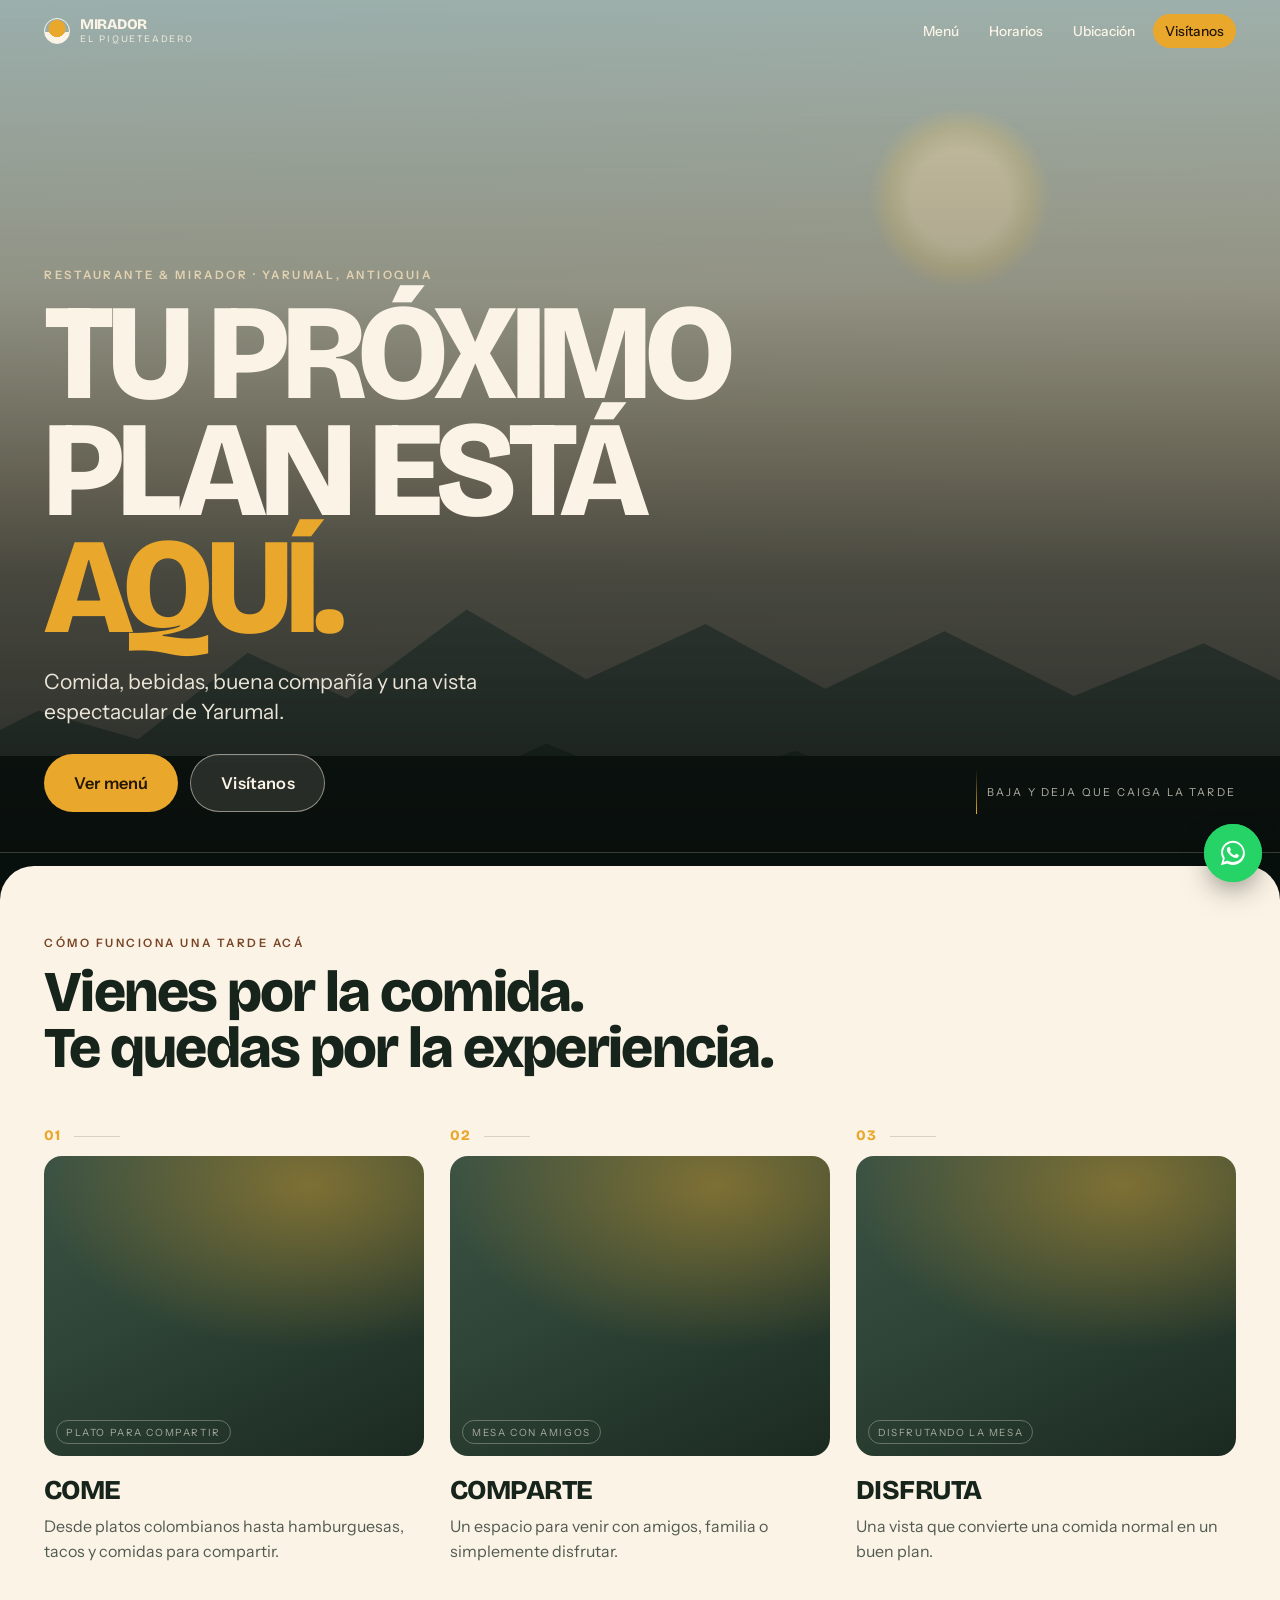
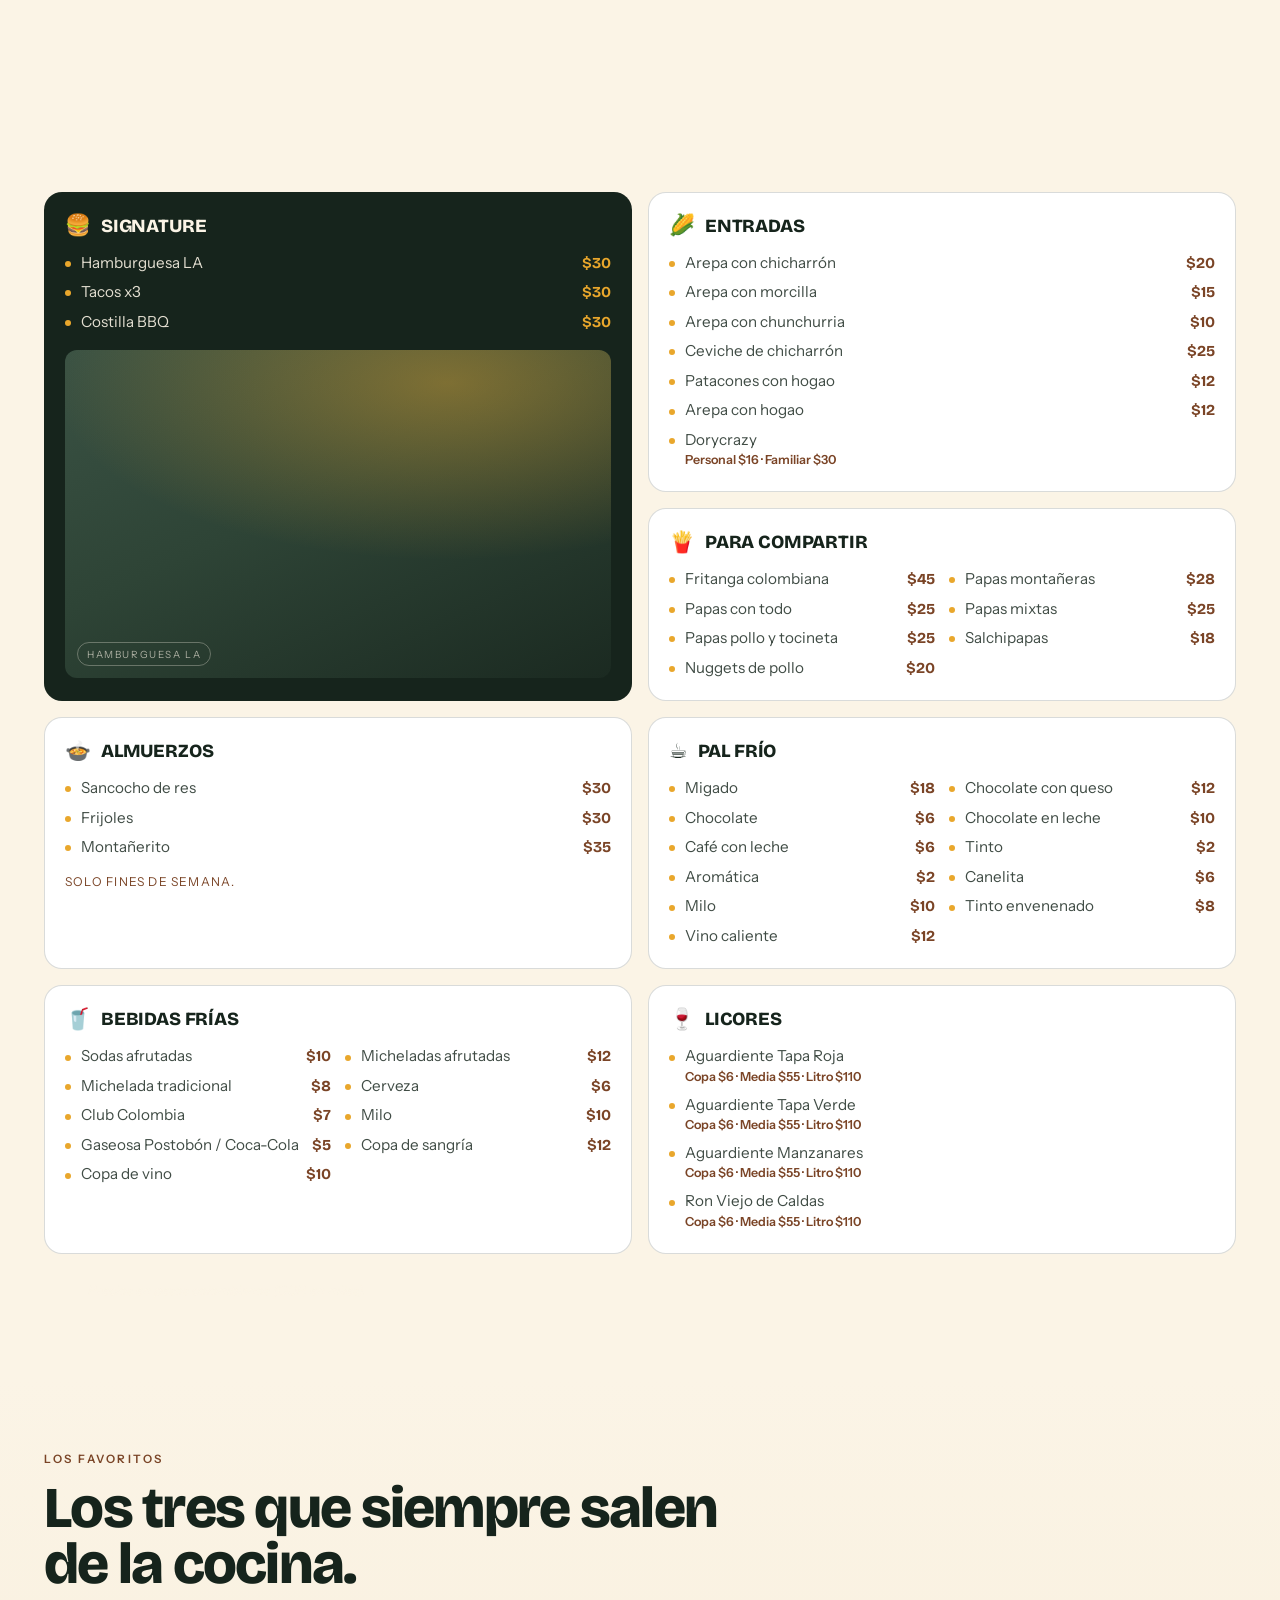
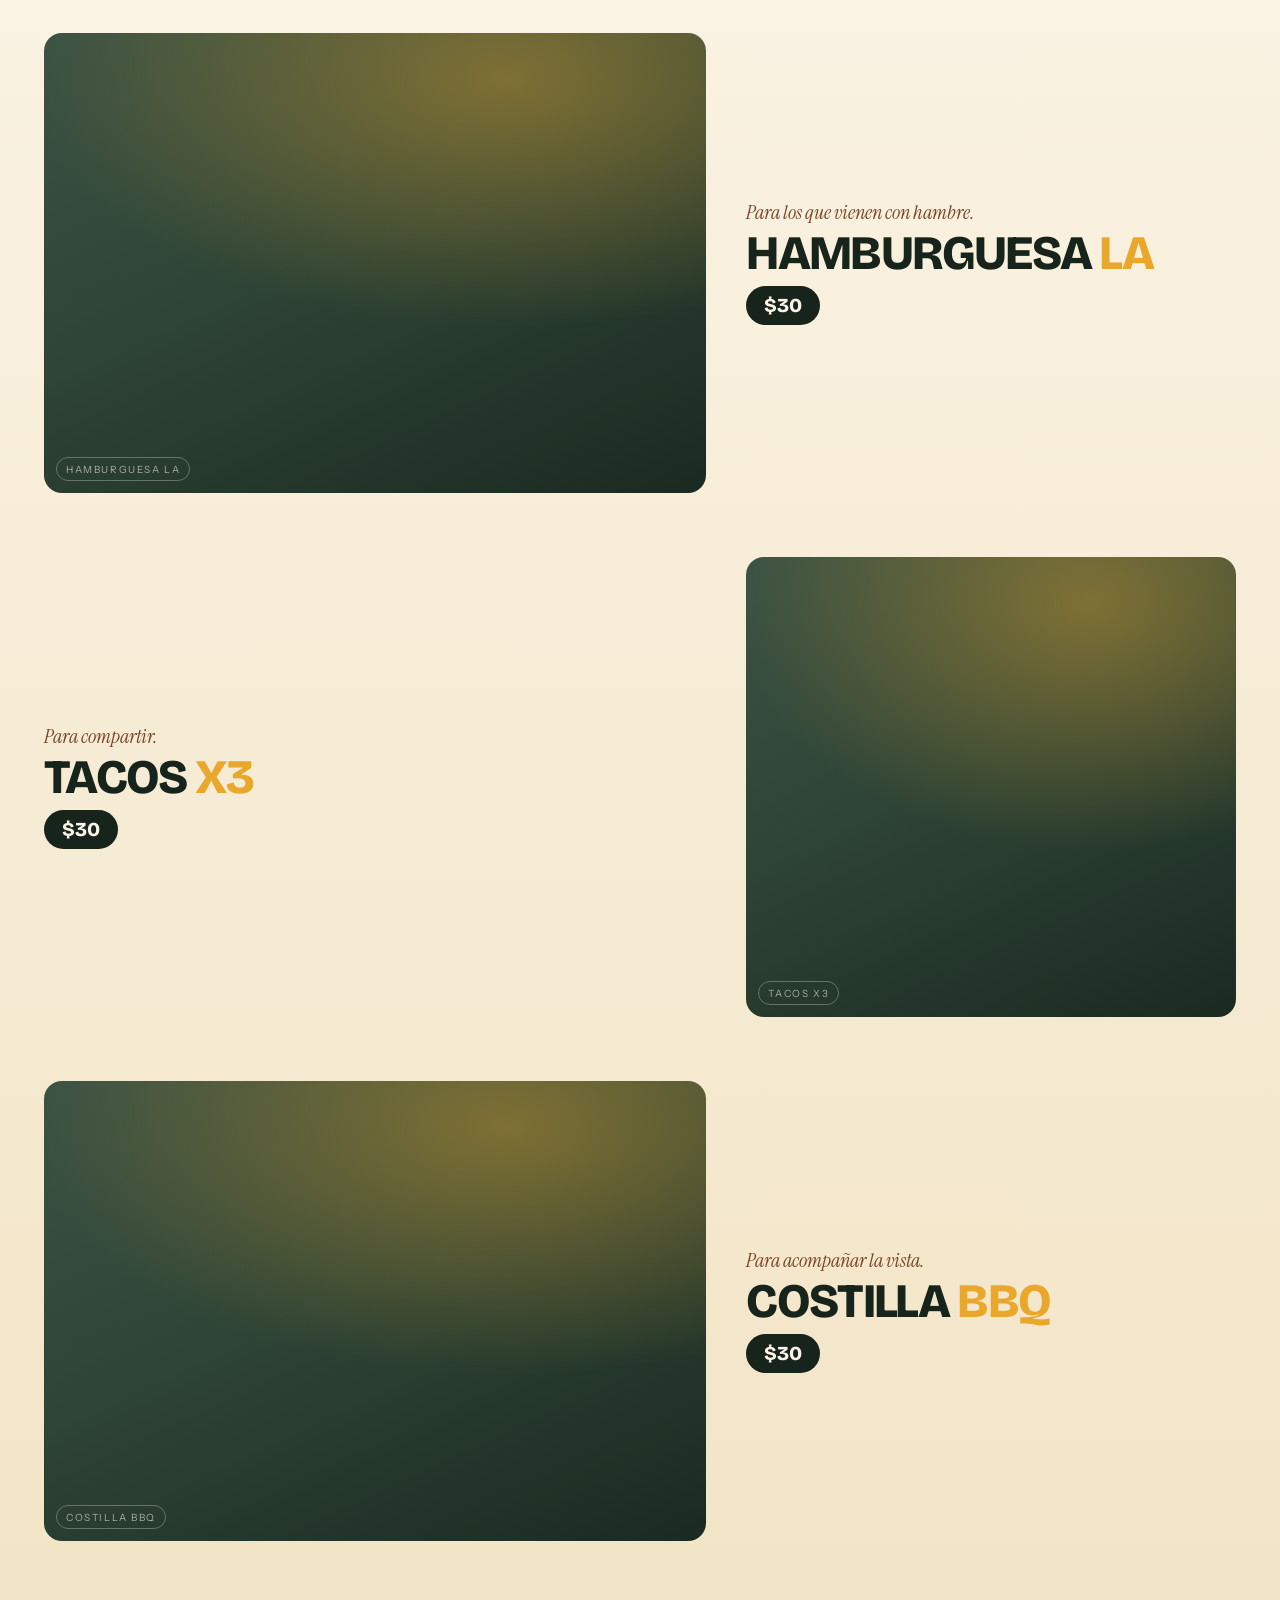
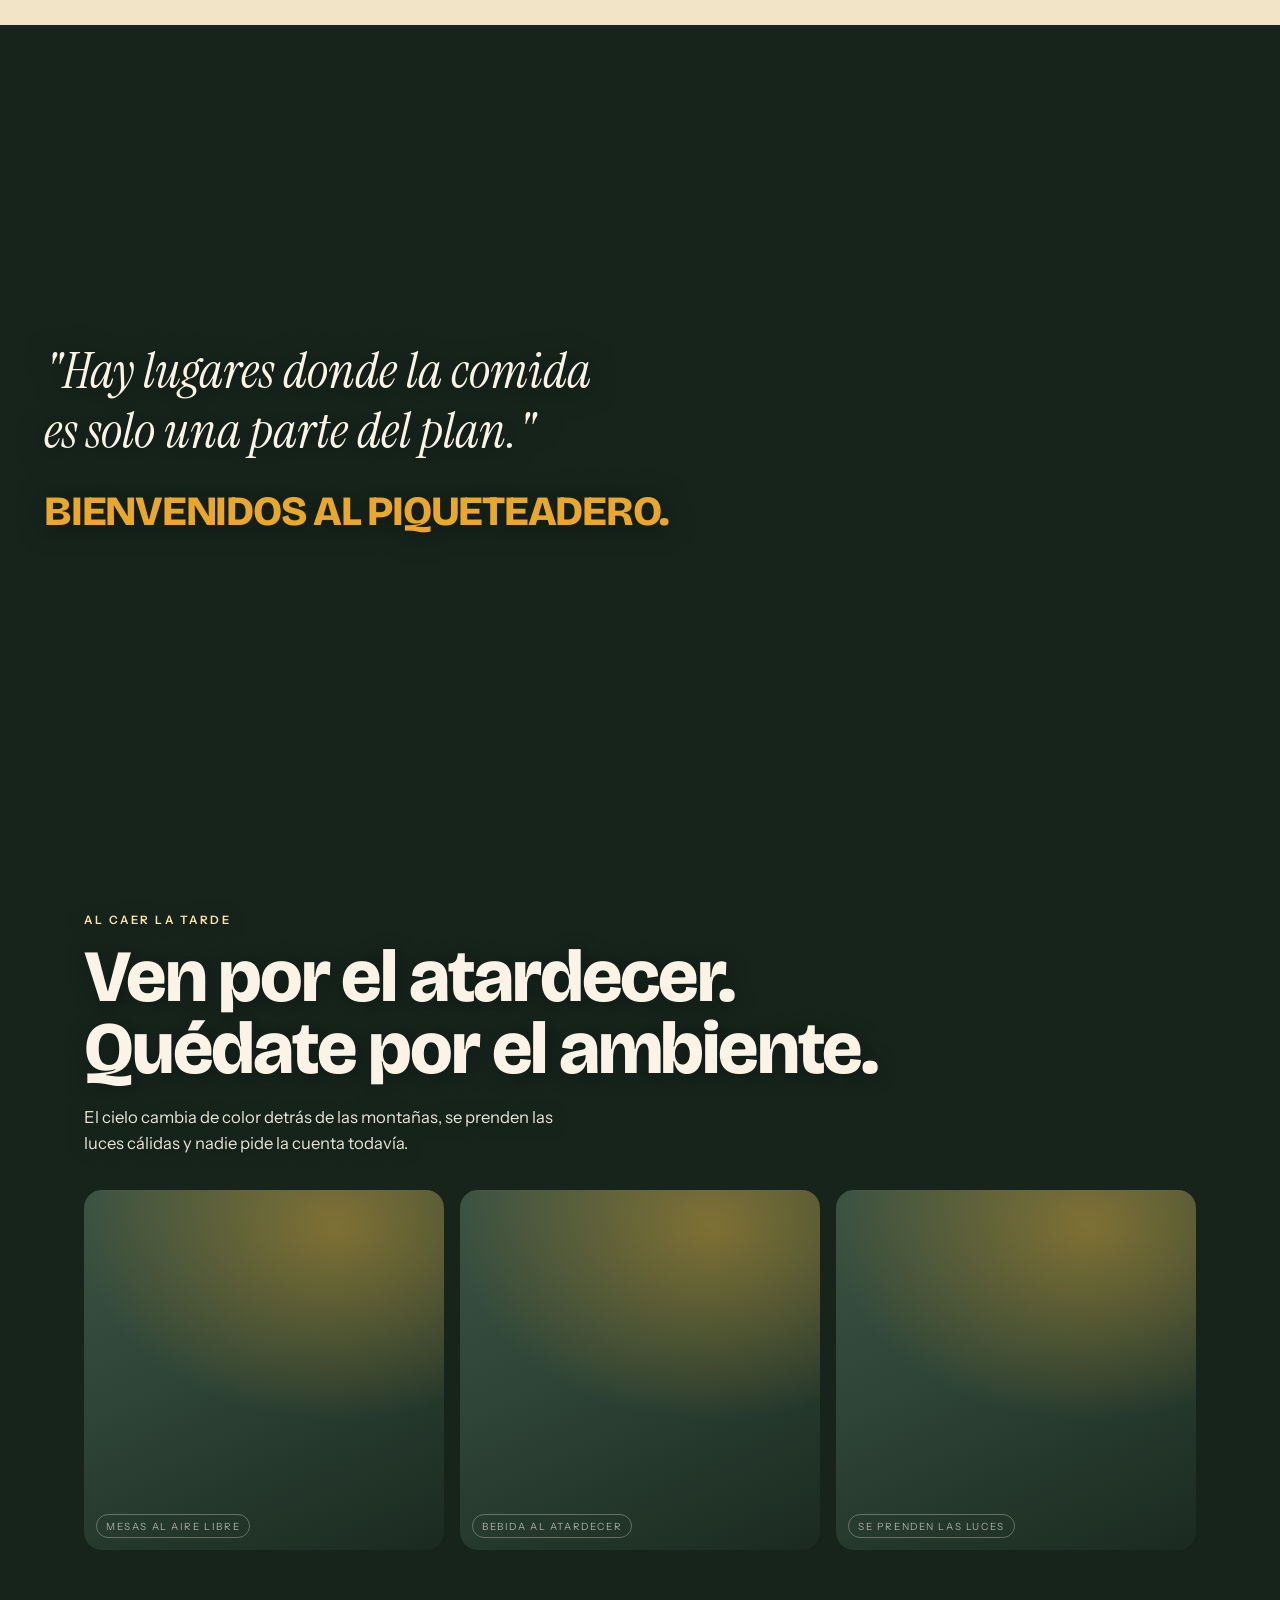
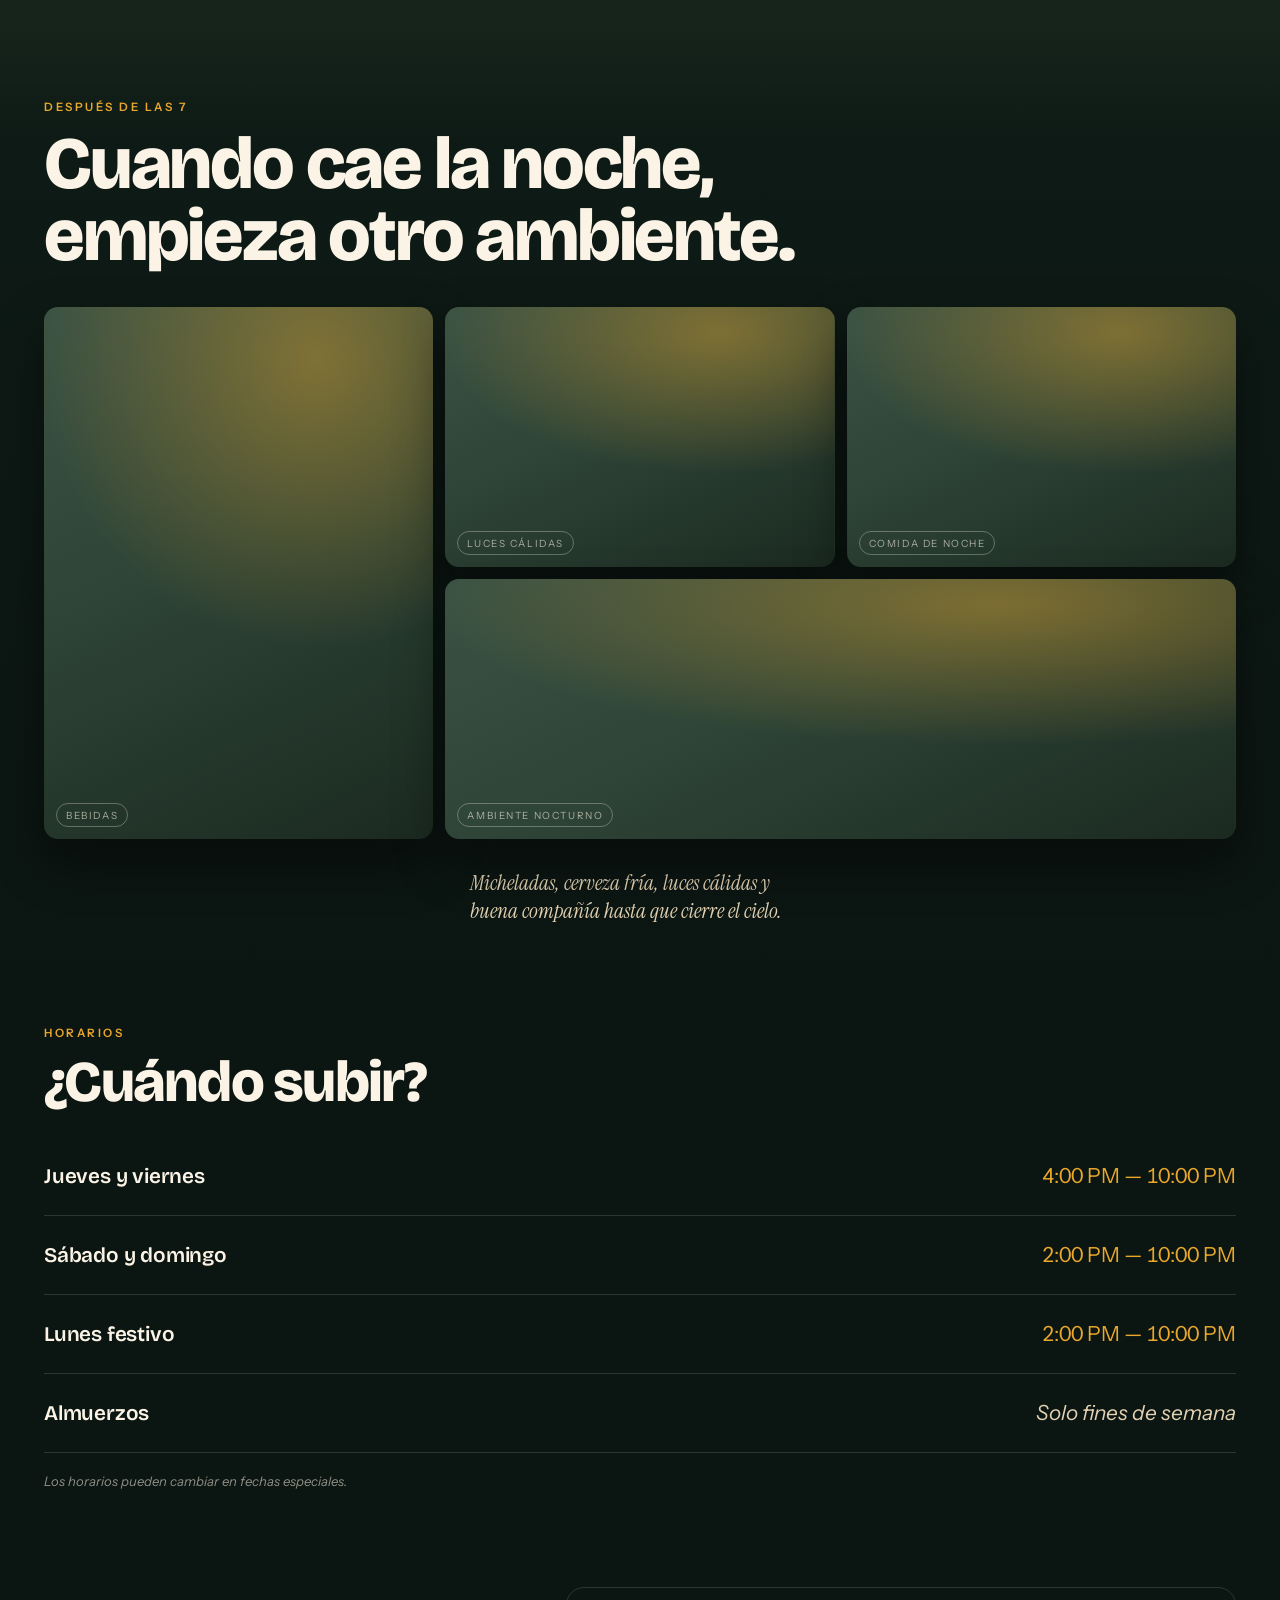
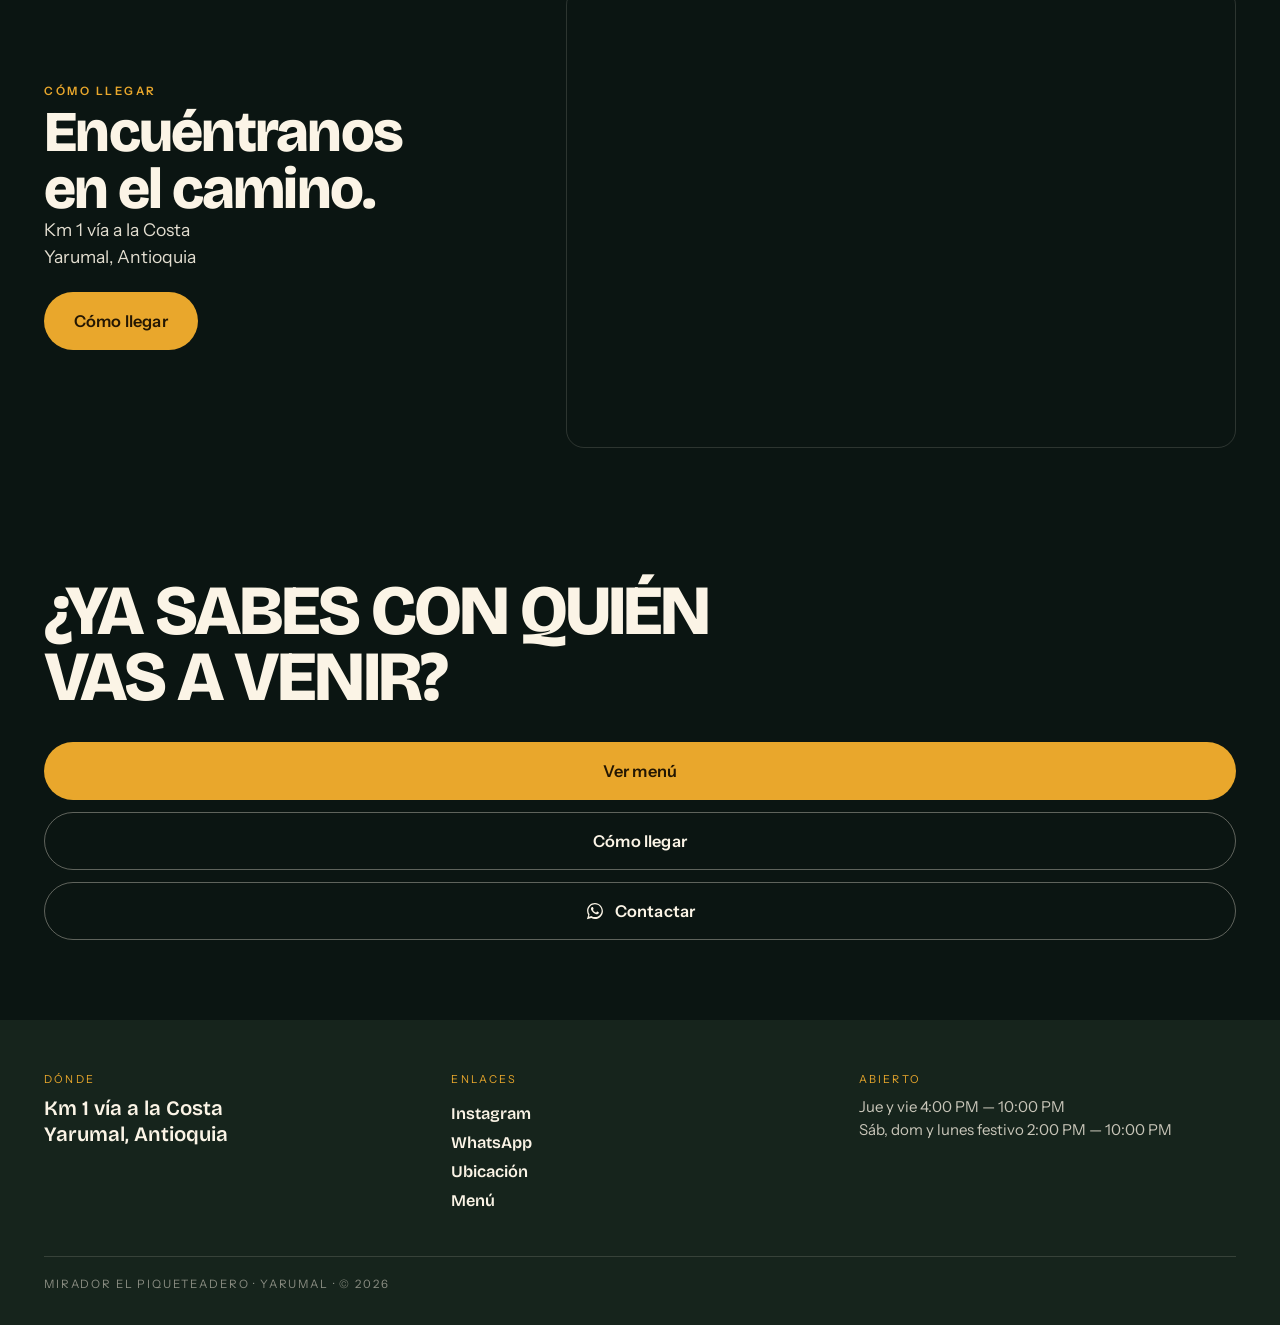
==== Demo2/index.html @ 52eca102 "V1" ====
<!DOCTYPE html>
<html lang="es-CO">
<head>
<meta charset="UTF-8">
<meta name="viewport" content="width=device-width, initial-scale=1">
<title>Mirador El Piqueteadero · Yarumal, Antioquia</title>
<meta name="description" content="Comida, bebidas, buena compañía y una vista espectacular de Yarumal. Comidas rápidas, platos colombianos y almuerzos de fin de semana. Km 1 vía a la Costa.">
<meta name="keywords" content="restaurante en Yarumal, mirador en Yarumal, comidas rápidas Yarumal, restaurantes Yarumal Antioquia, piqueteadero Yarumal">
<meta name="theme-color" content="#16241C">
<link rel="canonical" href="https://miradorelpiqueteadero.com/">

<meta property="og:title" content="Mirador El Piqueteadero">
<meta property="og:description" content="Tu próximo plan está aquí. Km 1 vía a la Costa · Yarumal, Antioquia.">
<meta property="og:type" content="restaurant">
<meta property="og:locale" content="es_CO">

<link rel="icon" href="data:image/svg+xml,%3Csvg xmlns='http://www.w3.org/2000/svg' viewBox='0 0 100 100'%3E%3Crect width='100' height='100' rx='20' fill='%2316241C'/%3E%3Cpath d='M10 68 L32 38 L48 58 L62 34 L90 68 Z' fill='%23E9A72C'/%3E%3C/svg%3E">

<link rel="preconnect" href="https://fonts.googleapis.com">
<link rel="preconnect" href="https://fonts.gstatic.com" crossorigin>
<link href="https://fonts.googleapis.com/css2?family=Bricolage+Grotesque:opsz,wght@12..96,400;12..96,600;12..96,800&family=Instrument+Sans:wght@400;500;600&family=Instrument+Serif:ital@0;1&display=swap" rel="stylesheet">
<link rel="stylesheet" href="css/styles.css">

<script type="application/ld+json">
{
  "@context": "https://schema.org",
  "@type": "Restaurant",
  "name": "Mirador El Piqueteadero",
  "servesCuisine": ["Colombiana", "Comida rápida", "Parrilla"],
  "priceRange": "$$",
  "address": {
    "@type": "PostalAddress",
    "streetAddress": "Km 1 vía a la Costa",
    "addressLocality": "Yarumal",
    "addressRegion": "Antioquia",
    "addressCountry": "CO"
  },
  "openingHoursSpecification": [
    { "@type": "OpeningHoursSpecification", "dayOfWeek": ["Thursday","Friday"], "opens": "16:00", "closes": "22:00" },
    { "@type": "OpeningHoursSpecification", "dayOfWeek": ["Saturday","Sunday"], "opens": "14:00", "closes": "22:00" }
  ],
  "sameAs": ["https://www.instagram.com/miradorpiqueteadero01_/"]
}
</script>
</head>

<body data-mood="day">

<a class="skip-link" href="#main">Saltar al contenido</a>

<!-- ============================================================
     CIELO VIVO — se queda fijo detrás de todo y cambia de día
     a atardecer y a noche según el scroll. Es la "firma" del sitio,
     y hace de fotografía panorámica del hero y del mirador.
     ============================================================ -->
<div class="sky" aria-hidden="true">
  <div class="sky__wash"></div>
  <div class="sky__sun"></div>
  <div class="sky__stars"></div>

  <svg class="ridge ridge--far" viewBox="0 0 1440 420" preserveAspectRatio="none">
    <path d="M0,300 L90,262 L190,286 L300,214 L400,252 L520,178 L640,236 L760,190 L880,244 L1000,196 L1130,250 L1260,206 L1360,246 L1440,214 L1440,420 L0,420 Z"/>
  </svg>
  <svg class="ridge ridge--mid" viewBox="0 0 1440 420" preserveAspectRatio="none">
    <path d="M0,336 L120,300 L240,334 L360,272 L470,318 L600,254 L720,306 L850,262 L980,312 L1110,268 L1240,320 L1340,286 L1440,318 L1440,420 L0,420 Z"/>
  </svg>
  <svg class="ridge ridge--near" viewBox="0 0 1440 420" preserveAspectRatio="none">
    <path d="M0,376 L140,352 L260,378 L380,340 L500,372 L620,336 L740,368 L880,338 L1000,374 L1140,344 L1280,378 L1440,352 L1440,420 L0,420 Z"/>
  </svg>

  <div class="sky__valley"></div>
</div>

<!-- ============================================================ -->
<header class="topbar">
  <a class="brand" href="#inicio">
    <span class="brand__mark" aria-hidden="true"></span>
    <span class="brand__text">Mirador<em>El Piqueteadero</em></span>
  </a>

  <nav class="topnav" id="topnav" aria-label="Principal">
    <a href="#menu">Menú</a>
    <a href="#horarios">Horarios</a>
    <a href="#ubicacion">Ubicación</a>
    <a href="#visitanos" class="topnav__cta">Visítanos</a>
  </nav>

  <button class="nav-toggle" id="nav-toggle" aria-expanded="false" aria-controls="topnav" aria-label="Abrir menú">
    <span></span><span></span><span></span>
  </button>
</header>
<div class="nav-scrim" aria-hidden="true"></div>

<main id="main">

  <!-- ===================== HERO ===================== -->
  <section class="hero" id="inicio" data-mood="day">
    <div class="hero__inner">
      <p class="eyebrow reveal">Restaurante &amp; mirador · Yarumal, Antioquia</p>
      <h1 class="hero__title reveal">Tu próximo<br>plan está<br><span>aquí.</span></h1>
      <p class="hero__lede reveal">Comida, bebidas, buena compañía y una vista espectacular de Yarumal.</p>
      <div class="btnrow reveal">
        <a class="btn btn--gold" href="#menu">Ver menú</a>
        <a class="btn btn--ghost" href="#visitanos">Visítanos</a>
      </div>
    </div>

    <div class="hero__foot">
      <span class="pin" aria-hidden="true"></span>
      Km 1 vía a la Costa · Yarumal, Antioquia
    </div>

    <div class="scrollhint" aria-hidden="true"><span></span>Baja y deja que caiga la tarde</div>
  </section>

  <!-- ===================== COME / COMPARTE / DISFRUTA ===================== -->
  <section class="steps" data-mood="day">
    <div class="steps__head reveal">
      <p class="eyebrow">Cómo funciona una tarde acá</p>
      <h2 class="h2">Vienes por la comida.<br>Te quedas por la experiencia.</h2>
    </div>

    <ol class="steps__list">
      <li class="step reveal">
        <span class="step__num">01</span>
        <div class="step__photo photo" role="img" aria-label="Plato para compartir con salsas y guarniciones" style="--src:url('https://images.unsplash.com/photo-1600891964599-f61ba0e24092?auto=format&amp;fit=crop&amp;w=1600&amp;q=75')" data-photo="Plato para compartir"></div>
        <h3 class="step__title">Come</h3>
        <p>Desde platos colombianos hasta hamburguesas, tacos y comidas para compartir.</p>
      </li>
      <li class="step reveal">
        <span class="step__num">02</span>
        <div class="step__photo photo" role="img" aria-label="Amigos compartiendo una mesa llena de comida" style="--src:url('https://images.unsplash.com/photo-1592861956120-e524fc739696?auto=format&amp;fit=crop&amp;w=1600&amp;q=75')" data-photo="Mesa con amigos"></div>
        <h3 class="step__title">Comparte</h3>
        <p>Un espacio para venir con amigos, familia o simplemente disfrutar.</p>
      </li>
      <li class="step reveal">
        <span class="step__num">03</span>
        <div class="step__photo photo" role="img" aria-label="Persona disfrutando de una comida en un ambiente cálido" style="--src:url('https://images.unsplash.com/photo-1533777857889-4be7c70b33f7?auto=format&amp;fit=crop&amp;w=1600&amp;q=75')" data-photo="Disfrutando la mesa"></div>
        <h3 class="step__title">Disfruta</h3>
        <p>Una vista que convierte una comida normal en un buen plan.</p>
      </li>
    </ol>
  </section>

  <!-- ===================== MENÚ ===================== -->
  <section class="menu" id="menu" data-mood="day">
    <div class="menu__head reveal">
      <p class="eyebrow">Carta</p>
      <h2 class="h2 h2--big">¿Qué se te antoja?</h2>
    </div>

    <div class="menu__grid" id="menu-grid">
      <!-- Signature: tarjeta destacada fija -->
      <article class="card reveal card--wide">
        <header class="card__top">
          <span class="card__icon" aria-hidden="true">🍔</span>
          <h3>Signature</h3>
        </header>
        <ul class="card__list">
          <li><span class="li__name">Hamburguesa LA</span><b>$30</b></li>
          <li><span class="li__name">Tacos x3</span><b>$30</b></li>
          <li><span class="li__name">Costilla BBQ</span><b>$30</b></li>
        </ul>
        <div class="card__photo photo" role="img" aria-label="Hamburguesa LA de Mirador El Piqueteadero" style="--src:url('https://images.unsplash.com/photo-1568901346375-23c9450c58cd?auto=format&amp;fit=crop&amp;w=1600&amp;q=75')" data-photo="Hamburguesa LA"></div>
      </article>

      <!-- El resto de categorías se agrega aquí por js/script.js desde js/menu-data.js -->
    </div>

    <p class="hours__fine" style="max-width:var(--maxw);margin:28px auto 0;padding:0 var(--pad)">Precios en pesos colombianos (COP, en miles).</p>
  </section>

  <!-- ===================== FAVORITOS ===================== -->
  <section class="favs" data-mood="golden">
    <div class="favs__head reveal">
      <p class="eyebrow">Los favoritos</p>
      <h2 class="h2">Los tres que siempre salen<br>de la cocina.</h2>
    </div>

    <article class="fav reveal">
      <div class="fav__photo photo" role="img" aria-label="Hamburguesa LA" style="--src:url('https://images.unsplash.com/photo-1568901346375-23c9450c58cd?auto=format&amp;fit=crop&amp;w=1600&amp;q=75')" data-photo="Hamburguesa LA"></div>
      <div class="fav__body">
        <p class="fav__line">Para los que vienen con hambre.</p>
        <h3 class="fav__name">Hamburguesa <span>LA</span></h3>
        <p class="fav__price">$30</p>
      </div>
    </article>

    <article class="fav fav--flip reveal">
      <div class="fav__photo photo" role="img" aria-label="Tacos x3" style="--src:url('https://images.unsplash.com/photo-1552332386-f8dd00dc2f85?auto=format&amp;fit=crop&amp;w=1600&amp;q=75')" data-photo="Tacos x3"></div>
      <div class="fav__body">
        <p class="fav__line">Para compartir.</p>
        <h3 class="fav__name">Tacos <span>x3</span></h3>
        <p class="fav__price">$30</p>
      </div>
    </article>

    <article class="fav reveal">
      <div class="fav__photo photo" role="img" aria-label="Costilla en salsa BBQ" style="--src:url('https://images.unsplash.com/photo-1544025162-d76694265947?auto=format&amp;fit=crop&amp;w=1600&amp;q=75')" data-photo="Costilla BBQ"></div>
      <div class="fav__body">
        <p class="fav__line">Para acompañar la vista.</p>
        <h3 class="fav__name">Costilla <span>BBQ</span></h3>
        <p class="fav__price">$30</p>
      </div>
    </article>
  </section>

  <!-- ===================== MIRADOR ===================== -->
  <section class="mirador" data-mood="golden">
    <div class="mirador__inner reveal">
      <p class="serifline">"Hay lugares donde la comida<br>es solo una parte del plan."</p>
      <p class="mirador__welcome">Bienvenidos al Piqueteadero.</p>
    </div>
  </section>

  <!-- ===================== ATARDECER ===================== -->
  <section class="sunset" data-mood="golden">
    <div class="sunset__head reveal">
      <p class="eyebrow">Al caer la tarde</p>
      <h2 class="h2 h2--big">Ven por el atardecer.<br>Quédate por el ambiente.</h2>
      <p class="sunset__text">El cielo cambia de color detrás de las montañas, se prenden las luces cálidas y nadie pide la cuenta todavía.</p>
    </div>

    <div class="strip">
      <div class="strip__item photo" role="img" aria-label="Mesa de madera al aire libre con platos para compartir" style="--src:url('https://images.unsplash.com/photo-1530062845289-9109b2c9c868?auto=format&amp;fit=crop&amp;w=1600&amp;q=75')" data-photo="Mesas al aire libre"></div>
      <div class="strip__item photo" role="img" aria-label="Bebida servida con luz dorada de atardecer" style="--src:url('https://images.unsplash.com/photo-1470337458703-46ad1756a187?auto=format&amp;fit=crop&amp;w=1600&amp;q=75')" data-photo="Bebida al atardecer"></div>
      <div class="strip__item photo" role="img" aria-label="Mesa comunal iluminada con luces cálidas al caer la noche" style="--src:url('https://images.unsplash.com/photo-1528605248644-14dd04022da1?auto=format&amp;fit=crop&amp;w=1600&amp;q=75')" data-photo="Se prenden las luces"></div>
    </div>
  </section>

  <!-- ===================== NOCHE ===================== -->
  <section class="night" data-mood="night">
    <div class="night__head reveal">
      <p class="eyebrow eyebrow--gold">Después de las 7</p>
      <h2 class="h2 h2--big">Cuando cae la noche,<br>empieza otro ambiente.</h2>
    </div>

    <div class="night__grid">
      <div class="night__tile night__tile--tall photo" role="img" aria-label="Cerveza bien fría" style="--src:url('https://images.unsplash.com/photo-1608270586620-248524c67de9?auto=format&amp;fit=crop&amp;w=1600&amp;q=75')" data-photo="Bebidas"></div>
      <div class="night__tile photo" role="img" aria-label="Luces cálidas de un bar de noche" style="--src:url('https://images.unsplash.com/photo-1543007630-9710e4a00a20?auto=format&amp;fit=crop&amp;w=1600&amp;q=75')" data-photo="Luces cálidas"></div>
      <div class="night__tile photo" role="img" aria-label="Tacos servidos para compartir de noche" style="--src:url('https://images.unsplash.com/photo-1613514785940-daed07799d9b?auto=format&amp;fit=crop&amp;w=1600&amp;q=75')" data-photo="Comida de noche"></div>
      <div class="night__tile night__tile--wide photo" role="img" aria-label="Grupo de amigos reunidos de noche alrededor de una fogata" style="--src:url('https://images.unsplash.com/photo-1478131143081-80f7f84ca84d?auto=format&amp;fit=crop&amp;w=1600&amp;q=75')" data-photo="Ambiente nocturno"></div>
    </div>

    <p class="night__line reveal">Micheladas, cerveza fría, luces cálidas y buena compañía hasta que cierre el cielo.</p>
  </section>

  <!-- ===================== HORARIOS ===================== -->
  <section class="hours" id="horarios" data-mood="night">
    <div class="hours__head reveal">
      <p class="eyebrow eyebrow--gold">Horarios</p>
      <h2 class="h2">¿Cuándo subir?</h2>
    </div>

    <dl class="hours__list reveal">
      <div class="hours__row">
        <dt>Jueves y viernes</dt>
        <dd>4:00 PM — 10:00 PM</dd>
      </div>
      <div class="hours__row">
        <dt>Sábado y domingo</dt>
        <dd>2:00 PM — 10:00 PM</dd>
      </div>
      <div class="hours__row">
        <dt>Lunes festivo</dt>
        <dd>2:00 PM — 10:00 PM</dd>
      </div>
      <div class="hours__row hours__row--note">
        <dt>Almuerzos</dt>
        <dd>Solo fines de semana</dd>
      </div>
    </dl>
    <p class="hours__fine reveal">Los horarios pueden cambiar en fechas especiales.</p>
  </section>

  <!-- ===================== UBICACIÓN ===================== -->
  <section class="place" id="ubicacion" data-mood="night">
    <div class="place__grid">
      <div class="reveal">
        <p class="eyebrow eyebrow--gold place__head">Cómo llegar</p>
        <h2 class="h2">Encuéntranos<br>en el camino.</h2>
        <p class="place__addr">Km 1 vía a la Costa<br>Yarumal, Antioquia</p>
        <a class="btn btn--gold" href="https://www.google.com/maps/search/?api=1&amp;query=Mirador+El+Piqueteadero+Km+1+v%C3%ADa+a+la+Costa+Yarumal+Antioquia" target="_blank" rel="noopener">Cómo llegar</a>
      </div>
      <div class="map-frame reveal">
        <iframe
          title="Ubicación de Mirador El Piqueteadero"
          src="https://www.google.com/maps?q=Mirador%20El%20Piqueteadero%2C%20Km%201%20v%C3%ADa%20a%20la%20Costa%2C%20Yarumal%2C%20Antioquia%2C%20Colombia&amp;output=embed"
          loading="lazy"
          referrerpolicy="no-referrer-when-downgrade">
        </iframe>
      </div>
    </div>
  </section>

  <!-- ===================== CTA FINAL ===================== -->
  <section class="cta" id="visitanos" data-mood="night">
    <div class="cta__inner reveal">
      <h2 class="cta__title">¿Ya sabes con quién<br>vas a venir?</h2>
      <div class="btnrow btnrow--stack">
        <a class="btn btn--gold" href="#menu">Ver menú</a>
        <a class="btn btn--outline" href="https://www.google.com/maps/search/?api=1&amp;query=Mirador+El+Piqueteadero+Km+1+v%C3%ADa+a+la+Costa+Yarumal+Antioquia" target="_blank" rel="noopener">Cómo llegar</a>
        <a id="btn-whatsapp" class="btn btn--outline" href="https://wa.me/" target="_blank" rel="noopener">
          <svg viewBox="0 0 32 32" aria-hidden="true"><path d="M16 3C9 3 3.3 8.6 3.3 15.5c0 2.4.7 4.7 1.9 6.7L3 29l7-1.8c1.9 1 4 1.6 6 1.6 7 0 12.7-5.6 12.7-12.5S23 3 16 3zm0 22.7c-1.9 0-3.7-.5-5.3-1.4l-.4-.2-4.1 1.1 1.1-4-.3-.4a10.1 10.1 0 0 1-1.6-5.4C5.4 9.7 10.1 5 16 5s10.6 4.7 10.6 10.5S21.9 25.7 16 25.7zm5.8-7.9c-.3-.2-1.9-.9-2.2-1s-.5-.2-.7.2-.8 1-1 1.2-.4.2-.7.1a8.7 8.7 0 0 1-2.6-1.6 9.7 9.7 0 0 1-1.8-2.2c-.2-.3 0-.5.1-.6l.5-.6.3-.5a.5.5 0 0 0 0-.5c-.1-.2-.7-1.7-1-2.3s-.5-.5-.7-.5h-.6a1.2 1.2 0 0 0-.8.4 3.5 3.5 0 0 0-1.1 2.6c0 1.5 1.1 3 1.3 3.2s2.2 3.4 5.3 4.7a17.6 17.6 0 0 0 1.8.7 4.3 4.3 0 0 0 2 .1 3.2 3.2 0 0 0 2.1-1.5 2.6 2.6 0 0 0 .2-1.5c-.1-.1-.3-.2-.6-.4z"/></svg>
          Contactar
        </a>
      </div>
    </div>
  </section>

</main>

<footer class="foot" data-mood="night">
  <div class="foot__grid">
    <div>
      <p class="foot__label">Dónde</p>
      <p class="foot__big">Km 1 vía a la Costa<br>Yarumal, Antioquia</p>
    </div>
    <div class="foot__links">
      <p class="foot__label">Enlaces</p>
      <a href="https://www.instagram.com/miradorpiqueteadero01_/" target="_blank" rel="noopener">Instagram</a>
      <a id="foot-whatsapp" href="https://wa.me/" target="_blank" rel="noopener">WhatsApp</a>
      <a href="#ubicacion">Ubicación</a>
      <a href="#menu">Menú</a>
    </div>
    <div>
      <p class="foot__label">Abierto</p>
      <p class="foot__small">Jue y vie 4:00 PM — 10:00 PM<br>Sáb, dom y lunes festivo 2:00 PM — 10:00 PM</p>
    </div>
  </div>
  <p class="foot__sign">Mirador El Piqueteadero · Yarumal · © <span id="year"></span></p>
</footer>

<!-- WhatsApp flotante -->
<a id="whatsapp-float" class="wa-float" href="https://wa.me/" target="_blank" rel="noopener" aria-label="Escríbenos por WhatsApp">
  <svg viewBox="0 0 32 32" aria-hidden="true"><path d="M16 3C9 3 3.3 8.6 3.3 15.5c0 2.4.7 4.7 1.9 6.7L3 29l7-1.8c1.9 1 4 1.6 6 1.6 7 0 12.7-5.6 12.7-12.5S23 3 16 3zm0 22.7c-1.9 0-3.7-.5-5.3-1.4l-.4-.2-4.1 1.1 1.1-4-.3-.4a10.1 10.1 0 0 1-1.6-5.4C5.4 9.7 10.1 5 16 5s10.6 4.7 10.6 10.5S21.9 25.7 16 25.7zm5.8-7.9c-.3-.2-1.9-.9-2.2-1s-.5-.2-.7.2-.8 1-1 1.2-.4.2-.7.1a8.7 8.7 0 0 1-2.6-1.6 9.7 9.7 0 0 1-1.8-2.2c-.2-.3 0-.5.1-.6l.5-.6.3-.5a.5.5 0 0 0 0-.5c-.1-.2-.7-1.7-1-2.3s-.5-.5-.7-.5h-.6a1.2 1.2 0 0 0-.8.4 3.5 3.5 0 0 0-1.1 2.6c0 1.5 1.1 3 1.3 3.2s2.2 3.4 5.3 4.7a17.6 17.6 0 0 0 1.8.7 4.3 4.3 0 0 0 2 .1 3.2 3.2 0 0 0 2.1-1.5 2.6 2.6 0 0 0 .2-1.5c-.1-.1-.3-.2-.6-.4z"/></svg>
  <span class="wa-float__ring" aria-hidden="true"></span>
</a>

<script src="js/menu-data.js"></script>
<script src="js/script.js"></script>
</body>
</html>
---- Demo2/css/styles.css ----
/* ============================================================
   MIRADOR EL PIQUETEADERO — Yarumal, Antioquia
   ------------------------------------------------------------
   FOTOGRAFÍAS
   Cada bloque de foto usa la variable --src en el HTML:
       <div class="photo" style="--src:url('img/come.jpg')">
   Mientras el archivo no exista (o falle al cargar), se ve un
   degradado con la etiqueta del data-photo. Solo hay que dejar
   las imágenes reales en /img con esos nombres y la página
   queda lista — no hay que tocar CSS ni JS.

   Tamaños sugeridos: panorámicas 2400x1400 · platos 1200x1500
   Formato: .webp o .jpg comprimido (máx ~300 KB c/u).
   ============================================================ */

/* ---------- TOKENS ---------- */
:root{
  --verde-monte:#16241C;
  --verde-hoja:#2E4436;
  --crema:#FBF4E6;
  --beige:#E3D2B2;
  --dorado:#E9A72C;
  --tierra:#7A4426;

  --ink:var(--verde-monte);
  --line:rgba(22,36,28,.16);

  --display:"Bricolage Grotesque",system-ui,sans-serif;
  --body:"Instrument Sans",system-ui,sans-serif;
  --serif:"Instrument Serif",Georgia,serif;

  --pad:22px;
  --maxw:1200px;
  --r:18px;

  /* progreso de scroll 0 → 1, lo actualiza script.js */
  --p:0;

  /* cielo (mood: día) */
  --sky-1:#BBD3D0;
  --sky-2:#EBDCBB;
  --sky-3:#FBF4E6;
  --ridge-far:#8FA292;
  --ridge-mid:#5B7361;
  --ridge-near:#2E4436;
  --valley:#1E2B22;
  --sun-c:#FFF3CE;
  --sun-glow:rgba(255,236,168,.55);
  --sun-y:12vh;
  --stars:0;
}

body[data-mood="golden"]{
  --sky-1:#E9A72C;
  --sky-2:#E8834A;
  --sky-3:#F3D9A6;
  --ridge-far:#B07A45;
  --ridge-mid:#6E4A2E;
  --ridge-near:#301F16;
  --valley:#1B120D;
  --sun-c:#FFD37A;
  --sun-glow:rgba(255,158,60,.65);
  --sun-y:52vh;
  --stars:0;
}

body[data-mood="night"]{
  --sky-1:#0B1512;
  --sky-2:#16241C;
  --sky-3:#1F2E27;
  --ridge-far:#16221C;
  --ridge-mid:#101A15;
  --ridge-near:#0A110E;
  --valley:#070C0A;
  --sun-c:#E9A72C;
  --sun-glow:rgba(233,167,44,.28);
  --sun-y:96vh;
  --stars:1;
}

*,*::before,*::after{box-sizing:border-box}
html{scroll-behavior:smooth}

body{
  margin:0;
  font-family:var(--body);
  color:var(--ink);
  background:var(--verde-monte);
  -webkit-font-smoothing:antialiased;
  overflow-x:hidden;
}
body.nav-open{overflow:hidden}

img{max-width:100%;display:block}
a{color:inherit}

.skip-link{
  position:absolute;left:-999px;top:0;z-index:999;
  background:var(--dorado);color:#241703;
  padding:12px 18px;font-weight:600;border-radius:0 0 8px 0;
}
.skip-link:focus{left:0}

/* ============================================================
   CIELO VIVO (firma del sitio)
   ============================================================ */
.sky{
  position:fixed;
  inset:0;
  z-index:0;
  overflow:hidden;
  pointer-events:none;
}
.sky__wash{
  position:absolute;
  inset:0;
  background:linear-gradient(178deg,var(--sky-1) 0%,var(--sky-2) 52%,var(--sky-3) 100%);
  transition:background 1200ms ease;
}
.sky__sun{
  position:absolute;
  right:14vw;
  top:var(--sun-y);
  width:min(30vw,180px);
  aspect-ratio:1;
  border-radius:50%;
  background:radial-gradient(circle at 50% 50%,var(--sun-c) 38%,var(--sun-glow) 55%,transparent 72%);
  filter:blur(.4px);
  transition:top 1200ms cubic-bezier(.4,0,.2,1),background 1200ms ease;
}
.sky__stars{
  position:absolute;
  inset:0 0 30% 0;
  opacity:var(--stars);
  transition:opacity 1400ms ease;
  background-image:
    radial-gradient(1.4px 1.4px at 12% 22%,#FBF4E6,transparent),
    radial-gradient(1.2px 1.2px at 28% 12%,#E3D2B2,transparent),
    radial-gradient(1.6px 1.6px at 44% 30%,#FBF4E6,transparent),
    radial-gradient(1.1px 1.1px at 61% 16%,#E3D2B2,transparent),
    radial-gradient(1.5px 1.5px at 74% 34%,#FBF4E6,transparent),
    radial-gradient(1.2px 1.2px at 88% 20%,#E9A72C,transparent),
    radial-gradient(1.1px 1.1px at 18% 44%,#FBF4E6,transparent),
    radial-gradient(1.3px 1.3px at 55% 48%,#E3D2B2,transparent),
    radial-gradient(1.2px 1.2px at 92% 44%,#FBF4E6,transparent);
}

.ridge{
  position:absolute;
  left:-4%;
  width:112%;
  bottom:0;
  display:block;
}
.ridge path{transition:fill 1200ms ease}
.ridge--far{
  height:56vh;
  transform:translateY(calc(var(--p) * -26px));
}
.ridge--far path{fill:var(--ridge-far)}
.ridge--mid{
  height:44vh;
  transform:translateY(calc(var(--p) * -52px));
}
.ridge--mid path{fill:var(--ridge-mid)}
.ridge--near{
  height:34vh;
  transform:translateY(calc(var(--p) * -84px));
}
.ridge--near path{fill:var(--ridge-near)}

.sky__valley{
  position:absolute;
  left:0;right:0;bottom:0;
  height:16vh;
  background:var(--valley);
  transition:background 1200ms ease;
}

/* ============================================================
   ELEMENTOS BASE
   ============================================================ */
main{position:relative;z-index:1}

.eyebrow{
  font-size:.72rem;
  letter-spacing:.22em;
  text-transform:uppercase;
  font-weight:600;
  margin:0 0 14px;
  color:var(--tierra);
}
.eyebrow--gold{color:var(--dorado)}

.h2{
  font-family:var(--display);
  font-weight:800;
  font-size:clamp(2rem,8.2vw,3.6rem);
  line-height:.98;
  letter-spacing:-.03em;
  margin:0;
}
.h2--big{font-size:clamp(2.4rem,10vw,4.6rem)}

.serifline{
  font-family:var(--serif);
  font-style:italic;
  font-size:clamp(1.7rem,6.6vw,3.2rem);
  line-height:1.16;
  margin:0;
}

/* --- botones --- */
.btnrow{display:flex;flex-wrap:wrap;gap:12px}
.btnrow--stack{flex-direction:column}
.btn{
  display:inline-flex;
  align-items:center;
  justify-content:center;
  gap:10px;
  min-height:58px;
  padding:0 30px;
  border-radius:999px;
  font-family:var(--body);
  font-weight:600;
  font-size:1.02rem;
  letter-spacing:.01em;
  text-decoration:none;
  transition:transform .25s ease,background .25s ease,color .25s ease,border-color .25s ease;
}
.btn svg{width:20px;height:20px;fill:currentColor;flex:none}
.btn:hover{transform:translateY(-2px)}
.btn--gold{background:var(--dorado);color:#241703}
.btn--gold:hover{background:#F6BB4B}
.btn--ghost{
  background:rgba(251,244,230,.12);
  color:var(--crema);
  border:1.5px solid rgba(251,244,230,.5);
  backdrop-filter:blur(6px);
}
.btn--ghost:hover{background:rgba(251,244,230,.22)}
.btn--outline{
  background:transparent;
  color:var(--crema);
  border:1.5px solid rgba(251,244,230,.35);
}
.btn--outline:hover{border-color:var(--dorado);color:var(--dorado)}

:focus-visible{
  outline:3px solid var(--dorado);
  outline-offset:3px;
  border-radius:6px;
}

/* --- marcos de foto --- */
.photo{
  background-color:var(--verde-hoja);
  background-image:var(--src);
  background-size:cover;
  background-position:center;
  position:relative;
}
.photo--empty{
  background-image:
    radial-gradient(120% 90% at 70% 10%,rgba(233,167,44,.42),transparent 60%),
    linear-gradient(155deg,#3A5244 0%,#2E4436 45%,#1B2A21 100%);
}
.photo--empty::after{
  content:attr(data-photo);
  position:absolute;
  left:12px;bottom:12px;
  font-size:.62rem;
  letter-spacing:.16em;
  text-transform:uppercase;
  color:rgba(251,244,230,.62);
  border:1px solid rgba(251,244,230,.3);
  padding:5px 9px;
  border-radius:99px;
}

/* --- reveal on scroll --- */
.reveal{
  opacity:0;
  transform:translateY(28px);
  transition:opacity .9s cubic-bezier(.16,1,.3,1),transform .9s cubic-bezier(.16,1,.3,1);
}
.reveal.is-in{opacity:1;transform:none}

/* ============================================================
   TOPBAR
   ============================================================ */
.topbar{
  position:fixed;
  top:0;left:0;right:0;
  z-index:40;
  display:flex;
  align-items:center;
  justify-content:space-between;
  gap:16px;
  padding:14px var(--pad);
  transition:background .4s ease,backdrop-filter .4s ease,padding .4s ease;
}
.topbar.is-stuck{
  background:rgba(22,36,28,.72);
  backdrop-filter:blur(14px);
  padding-top:10px;padding-bottom:10px;
}
.brand{
  display:flex;align-items:center;gap:10px;
  text-decoration:none;color:var(--crema);
  position:relative;z-index:41;
}
.brand__mark{
  width:26px;height:26px;border-radius:50%;
  background:radial-gradient(circle at 50% 40%,var(--dorado) 45%,transparent 46%),
             linear-gradient(180deg,transparent 55%,var(--crema) 56%);
  border:1.5px solid var(--crema);
  flex:none;
}
.brand__text{
  display:flex;flex-direction:column;line-height:1;
  font-family:var(--display);font-weight:800;
  font-size:.92rem;letter-spacing:-.02em;text-transform:uppercase;
}
.brand__text em{
  font-style:normal;font-weight:400;
  font-size:.62rem;letter-spacing:.18em;
  opacity:.8;margin-top:3px;
}

/* --- nav: botón hamburguesa (móvil) --- */
.nav-toggle{
  display:flex;flex-direction:column;justify-content:center;gap:5px;
  width:42px;height:42px;padding:0;margin:0;
  background:transparent;border:none;cursor:pointer;
  position:relative;z-index:41;
}
.nav-toggle span{
  display:block;height:2px;width:22px;margin:0 auto;
  background:var(--crema);border-radius:2px;
  transition:transform .3s ease,opacity .3s ease;
}
.nav-toggle[aria-expanded="true"] span:nth-child(1){transform:translateY(7px) rotate(45deg)}
.nav-toggle[aria-expanded="true"] span:nth-child(2){opacity:0}
.nav-toggle[aria-expanded="true"] span:nth-child(3){transform:translateY(-7px) rotate(-45deg)}

.topnav{display:flex;align-items:center;gap:6px}
.topnav a{
  color:var(--crema);
  text-decoration:none;
  font-size:.86rem;
  font-weight:500;
  padding:9px 12px;
  border-radius:99px;
}
.topnav a:not(.topnav__cta){display:none}
.topnav__cta{
  background:var(--dorado);
  color:#241703 !important;
  font-weight:600;
}

/* --- nav: panel móvil deslizable --- */
@media (max-width:719px){
  .topnav{
    position:fixed;
    inset:0 0 0 auto;
    width:min(82vw,340px);
    height:100vh;
    height:100svh;
    z-index:39;
    flex-direction:column;
    align-items:flex-start;
    justify-content:center;
    gap:8px;
    padding:32px var(--pad);
    background:rgba(11,21,18,.97);
    backdrop-filter:blur(18px);
    transform:translateX(100%);
    transition:transform .4s cubic-bezier(.4,0,.2,1);
  }
  .topnav.is-open{transform:translateX(0)}
  .topnav a:not(.topnav__cta){
    display:block;
    width:100%;
    font-family:var(--display);
    font-weight:700;
    font-size:1.4rem;
    text-transform:uppercase;
    padding:12px 0;
    border-radius:0;
  }
  .topnav__cta{margin-top:14px;align-self:flex-start}
  .nav-scrim{
    position:fixed;inset:0;z-index:38;
    background:rgba(7,12,10,.5);
    opacity:0;pointer-events:none;
    transition:opacity .3s ease;
  }
  body.nav-open .nav-scrim{opacity:1;pointer-events:auto}
}

/* ============================================================
   HERO
   ============================================================ */
.hero{
  position:relative;
  min-height:100svh;
  display:flex;
  flex-direction:column;
  justify-content:flex-end;
  padding:120px var(--pad) 0;
  color:var(--crema);
  overflow:hidden;
}
.hero::after{
  content:"";
  position:absolute;inset:0;z-index:-1;
  background:linear-gradient(180deg,rgba(7,12,10,.18) 0%,rgba(7,12,10,.34) 32%,rgba(7,12,10,.72) 64%,rgba(7,12,10,.92) 100%);
}
.hero__inner{
  max-width:var(--maxw);
  width:100%;
  margin:0 auto;
  padding-bottom:26px;
}
.hero .eyebrow{color:var(--beige)}
.hero__title{
  font-family:var(--display);
  font-weight:800;
  font-size:clamp(3.2rem,17vw,8.5rem);
  line-height:.86;
  letter-spacing:-.045em;
  text-transform:uppercase;
  margin:0 0 20px;
  text-wrap:balance;
}
.hero__title span{
  color:var(--dorado);
  display:inline-block;
}
.hero__lede{
  font-size:clamp(1.02rem,4vw,1.32rem);
  line-height:1.45;
  max-width:32ch;
  margin:0 0 26px;
  color:rgba(251,244,230,.92);
}
.hero__foot{
  position:relative;
  display:flex;align-items:center;gap:9px;
  padding:16px var(--pad);
  margin:0 calc(var(--pad) * -1);
  border-top:1px solid rgba(251,244,230,.2);
  font-size:.78rem;
  letter-spacing:.12em;
  text-transform:uppercase;
  color:var(--beige);
  background:rgba(11,21,18,.35);
  backdrop-filter:blur(6px);
}
.pin{
  width:7px;height:7px;border-radius:50%;
  background:var(--dorado);
  box-shadow:0 0 0 4px rgba(233,167,44,.25);
  flex:none;
}
.scrollhint{
  display:none;
  position:absolute;
  right:var(--pad);bottom:86px;
  align-items:center;gap:10px;
  font-size:.68rem;letter-spacing:.2em;text-transform:uppercase;
  color:rgba(251,244,230,.7);
}
.scrollhint span{
  width:1px;height:44px;
  background:linear-gradient(180deg,transparent,var(--dorado));
  animation:drop 2.4s ease-in-out infinite;
}
@keyframes drop{0%,100%{opacity:.3;transform:scaleY(.6)}50%{opacity:1;transform:scaleY(1)}}

/* ============================================================
   PASOS 01 / 02 / 03
   ============================================================ */
.steps{
  background:var(--crema);
  padding:70px var(--pad) 74px;
  border-radius:34px 34px 0 0;
  margin-top:-34px;
  position:relative;
}
.steps__head{max-width:var(--maxw);margin:0 auto 42px}
.steps__list{
  list-style:none;
  margin:0 auto;
  padding:0;
  max-width:var(--maxw);
  display:grid;
  gap:44px;
}
.step{position:relative;padding-top:8px}
.step__num{
  font-family:var(--display);
  font-weight:800;
  font-size:.9rem;
  letter-spacing:.1em;
  color:var(--dorado);
  display:block;
  margin-bottom:12px;
}
.step__num::after{
  content:"";
  display:inline-block;
  width:46px;height:1px;
  background:var(--line);
  vertical-align:middle;
  margin-left:12px;
}
.step__photo{
  height:270px;
  border-radius:var(--r);
  margin-bottom:18px;
}
.step__title{
  font-family:var(--display);
  font-weight:800;
  text-transform:uppercase;
  font-size:1.7rem;
  letter-spacing:-.02em;
  margin:0 0 8px;
}
.step p{
  margin:0;
  font-size:1rem;
  line-height:1.55;
  color:rgba(22,36,28,.74);
  max-width:38ch;
}

/* ============================================================
   MENÚ
   ============================================================ */
.menu{
  background:var(--crema);
  padding:20px var(--pad) 80px;
}
.menu__head{max-width:var(--maxw);margin:0 auto 34px}
.menu__grid{
  max-width:var(--maxw);
  margin:0 auto;
  display:grid;
  gap:16px;
}
.card{
  background:#fff;
  border:1px solid var(--line);
  border-radius:var(--r);
  padding:22px 20px;
  position:relative;
  overflow:hidden;
}
.card__top{display:flex;align-items:center;gap:10px;margin-bottom:16px}
.card__icon{font-size:1.3rem;line-height:1}
.card__top h3{
  font-family:var(--display);
  font-weight:800;
  text-transform:uppercase;
  letter-spacing:-.01em;
  font-size:1.16rem;
  margin:0;
}
.card__list{
  list-style:none;margin:0;padding:0;
  display:grid;gap:9px;
}
.card__list--two{grid-template-columns:repeat(2,1fr);column-gap:14px}
.card__list li{
  font-size:.95rem;
  color:rgba(22,36,28,.82);
  padding-left:16px;
  position:relative;
  line-height:1.35;
  display:flex;
  align-items:baseline;
  justify-content:space-between;
  gap:10px;
}
.card__list li::before{
  content:"";
  position:absolute;left:0;top:.55em;
  width:6px;height:6px;border-radius:50%;
  background:var(--dorado);
}
.card__list li b{
  font-family:var(--display);
  font-weight:700;
  color:var(--tierra);
  white-space:nowrap;
  flex:none;
}
.card__list li.has-variants{flex-direction:column;align-items:flex-start;gap:2px}
.card__list li .li__variants{
  font-size:.78rem;
  color:var(--tierra);
  font-weight:600;
}
.card--wide .card__list li b{color:var(--dorado)}
.card--wide .card__list li .li__variants{color:var(--beige)}
.card__note{
  margin:16px 0 0;
  font-size:.76rem;
  letter-spacing:.1em;
  text-transform:uppercase;
  color:var(--tierra);
}
.card--wide{background:var(--verde-monte);border-color:transparent;color:var(--crema)}
.card--wide .card__list li{color:rgba(251,244,230,.9)}
.card__photo{
  height:180px;
  border-radius:12px;
  margin-top:18px;
}

/* ============================================================
   FAVORITOS
   ============================================================ */
.favs{
  background:linear-gradient(180deg,var(--crema) 0%,#F2E4C6 100%);
  padding:74px var(--pad) 84px;
}
.favs__head{max-width:var(--maxw);margin:0 auto 40px}
.fav{
  max-width:var(--maxw);
  margin:0 auto 34px;
  display:grid;
  gap:18px;
}
.fav:last-child{margin-bottom:0}
.fav__photo{
  height:min(78vw,420px);
  border-radius:var(--r);
}
.fav__line{
  font-family:var(--serif);
  font-style:italic;
  font-size:1.22rem;
  color:var(--tierra);
  margin:0 0 6px;
}
.fav__name{
  font-family:var(--display);
  font-weight:800;
  text-transform:uppercase;
  font-size:clamp(1.9rem,8vw,3rem);
  line-height:.95;
  letter-spacing:-.035em;
  margin:0 0 10px;
}
.fav__name span{color:var(--dorado)}
.fav__price{
  display:inline-block;
  font-family:var(--display);
  font-weight:800;
  font-size:1.24rem;
  padding:8px 18px;
  border-radius:99px;
  background:var(--verde-monte);
  color:var(--crema);
  margin:0;
}

/* ============================================================
   MIRADOR (pantalla completa, deja ver el cielo)
   ============================================================ */
.mirador{
  min-height:92svh;
  display:flex;
  align-items:center;
  padding:80px var(--pad);
  color:var(--crema);
  text-shadow:0 2px 26px rgba(11,21,18,.5);
}
.mirador__inner{max-width:var(--maxw);margin:0 auto;width:100%}
.mirador__welcome{
  font-family:var(--display);
  font-weight:800;
  text-transform:uppercase;
  font-size:clamp(1.5rem,6.5vw,2.6rem);
  letter-spacing:-.03em;
  margin:26px 0 0;
  color:var(--dorado);
}

/* ============================================================
   ATARDECER
   ============================================================ */
.sunset{padding:60px 0 80px}
.sunset__head{
  max-width:var(--maxw);
  margin:0 auto 34px;
  padding:0 var(--pad);
  color:var(--crema);
  text-shadow:0 2px 20px rgba(11,21,18,.45);
}
.sunset .eyebrow{color:#FFE3AE}
.sunset__text{
  margin:20px 0 0;
  font-size:1.04rem;
  line-height:1.55;
  max-width:44ch;
  color:rgba(251,244,230,.92);
}
.strip{
  display:grid;
  grid-auto-flow:column;
  grid-auto-columns:74%;
  gap:12px;
  overflow-x:auto;
  padding:0 var(--pad);
  scroll-snap-type:x mandatory;
  scrollbar-width:none;
}
.strip::-webkit-scrollbar{display:none}
.strip__item{
  height:62vw;
  max-height:420px;
  border-radius:var(--r);
  scroll-snap-align:center;
}

/* ============================================================
   NOCHE
   ============================================================ */
.night{
  background:linear-gradient(180deg,rgba(11,21,18,0) 0%,#0E1A15 12%,#0B1512 100%);
  padding:70px var(--pad) 80px;
  color:var(--crema);
}
.night__head{max-width:var(--maxw);margin:0 auto 34px}
.night__grid{
  max-width:var(--maxw);
  margin:0 auto;
  display:grid;
  grid-template-columns:repeat(2,1fr);
  gap:12px;
}
.night__tile{
  height:44vw;
  max-height:280px;
  border-radius:14px;
  box-shadow:0 22px 50px rgba(0,0,0,.45);
}
.night__tile--tall{grid-row:span 2;height:auto;min-height:200px}
.night__tile--wide{grid-column:span 2}
.night__line{
  max-width:34ch;
  margin:30px auto 0;
  font-family:var(--serif);
  font-style:italic;
  font-size:1.34rem;
  line-height:1.35;
  color:var(--beige);
}

/* ============================================================
   HORARIOS
   ============================================================ */
.hours{
  background:#0B1512;
  color:var(--crema);
  padding:20px var(--pad) 78px;
}
.hours__head{max-width:var(--maxw);margin:0 auto 26px}
.hours__list{
  max-width:var(--maxw);
  margin:0 auto;
}
.hours__row{
  display:flex;
  align-items:baseline;
  justify-content:space-between;
  gap:14px;
  padding:20px 0;
  border-bottom:1px solid rgba(251,244,230,.14);
}
.hours__row dt{
  font-family:var(--display);
  font-weight:600;
  font-size:1.02rem;
  letter-spacing:-.01em;
}
.hours__row dd{
  margin:0;
  font-variant-numeric:tabular-nums;
  font-size:1.02rem;
  color:var(--dorado);
  white-space:nowrap;
}
.hours__row--note dd{color:var(--beige);font-style:italic}
.hours__fine{
  max-width:var(--maxw);
  margin:20px auto 0;
  font-size:.82rem;
  font-style:italic;
  color:rgba(251,244,230,.55);
}

/* ============================================================
   UBICACIÓN
   ============================================================ */
.place{
  background:#0B1512;
  color:var(--crema);
  padding:20px var(--pad) 80px;
}
.place__grid{
  max-width:var(--maxw);
  margin:0 auto;
  display:grid;
  gap:26px;
}
.place__head{margin-bottom:6px}
.place__addr{
  font-size:1.1rem;
  line-height:1.5;
  color:rgba(251,244,230,.9);
  margin:0 0 22px;
}
.map-frame{
  border-radius:var(--r);
  overflow:hidden;
  border:1px solid rgba(251,244,230,.14);
  aspect-ratio:16/11;
}
.map-frame iframe{width:100%;height:100%;border:0;display:block}

/* ============================================================
   CTA FINAL
   ============================================================ */
.cta{
  background:#0B1512;
  padding:50px var(--pad) 80px;
  color:var(--crema);
}
.cta__inner{max-width:var(--maxw);margin:0 auto}
.cta__title{
  font-family:var(--display);
  font-weight:800;
  text-transform:uppercase;
  font-size:clamp(2.2rem,9.5vw,4.4rem);
  line-height:.94;
  letter-spacing:-.04em;
  margin:0 0 32px;
}

/* ============================================================
   FOOTER
   ============================================================ */
.foot{
  background:var(--verde-monte);
  color:var(--crema);
  padding:52px var(--pad) 34px;
  position:relative;
  z-index:1;
}
.foot__grid{
  max-width:var(--maxw);
  margin:0 auto;
  display:grid;
  gap:30px;
}
.foot__label{
  font-size:.68rem;letter-spacing:.2em;text-transform:uppercase;
  color:var(--dorado);margin:0 0 10px;
}
.foot__big{
  font-family:var(--display);
  font-weight:600;
  font-size:1.28rem;
  line-height:1.25;
  margin:0;
}
.foot__small{margin:0;font-size:.94rem;line-height:1.5;color:rgba(251,244,230,.78)}
.foot__links{display:flex;flex-direction:column;gap:8px}
.foot__links a{
  font-family:var(--display);
  font-weight:600;
  font-size:1.02rem;
  text-decoration:none;
  color:var(--crema);
  width:fit-content;
  border-bottom:2px solid transparent;
  transition:border-color .2s ease,color .2s ease;
}
.foot__links a:hover{border-color:var(--dorado);color:var(--dorado)}
.foot__sign{
  max-width:var(--maxw);
  margin:44px auto 0;
  padding-top:20px;
  border-top:1px solid rgba(251,244,230,.14);
  font-size:.72rem;
  letter-spacing:.16em;
  text-transform:uppercase;
  color:rgba(251,244,230,.5);
}

/* ============================================================
   WHATSAPP FLOTANTE
   ============================================================ */
.wa-float{
  position:fixed;
  right:18px;bottom:18px;
  z-index:50;
  width:58px;height:58px;
  border-radius:50%;
  background:#25D366;
  display:flex;align-items:center;justify-content:center;
  box-shadow:0 12px 30px -8px rgba(0,0,0,.55);
  transition:transform .3s ease;
}
.wa-float svg{width:30px;height:30px;fill:#fff}
.wa-float:hover{transform:scale(1.08)}
.wa-float__ring{
  position:absolute;inset:0;border-radius:50%;
  border:2px solid #25D366;
  animation:waPulse 2.4s ease-out infinite;
}
@keyframes waPulse{0%{transform:scale(1);opacity:.7}100%{transform:scale(1.6);opacity:0}}

/* ============================================================
   TABLET / DESKTOP
   ============================================================ */
@media (min-width:720px){
  :root{--pad:44px}

  .topnav{position:static;width:auto;height:auto;background:none;backdrop-filter:none;transform:none;flex-direction:row;padding:0;gap:6px}
  .topnav a:not(.topnav__cta){display:inline-flex;width:auto;font-family:var(--body);font-weight:500;font-size:.86rem;text-transform:none;padding:9px 12px}
  .nav-toggle{display:none}
  .nav-scrim{display:none}
  .scrollhint{display:flex}

  .hero{padding-top:150px}
  .hero__inner{padding-bottom:40px}

  .steps__list{grid-template-columns:repeat(3,1fr);gap:26px}
  .step__photo{height:230px}

  .menu__grid{grid-template-columns:repeat(2,1fr)}
  .card--wide{grid-row:span 2;display:flex;flex-direction:column}
  .card--wide .card__photo{flex:1;min-height:220px}

  .fav{
    grid-template-columns:1.15fr .85fr;
    align-items:center;
    gap:40px;
    margin-bottom:64px;
  }
  .fav__photo{height:460px}
  .fav--flip .fav__photo{order:2}

  .strip{
    grid-auto-columns:1fr;
    grid-auto-flow:column;
    overflow:visible;
    max-width:var(--maxw);
    margin:0 auto;
    gap:16px;
  }
  .strip__item{height:360px}

  .night__grid{grid-template-columns:repeat(3,1fr)}
  .night__tile{height:260px;max-height:none}
  .night__tile--tall{grid-row:span 2;height:auto}
  .night__tile--wide{grid-column:span 2}

  .place__grid{grid-template-columns:.85fr 1.15fr;align-items:center}

  .foot__grid{grid-template-columns:repeat(3,1fr)}

  .hours__row{padding:26px 0}
  .hours__row dt{font-size:1.3rem}
  .hours__row dd{font-size:1.3rem}
}

@media (min-width:1100px){
  .step__photo{height:300px}
  .sky__sun{right:18vw}
}

/* ============================================================
   ACCESIBILIDAD
   ============================================================ */
@media (prefers-reduced-motion:reduce){
  html{scroll-behavior:auto}
  *,*::before,*::after{
    animation-duration:.001ms !important;
    transition-duration:.001ms !important;
  }
  .reveal{opacity:1;transform:none}
  .ridge{transform:none !important}
}
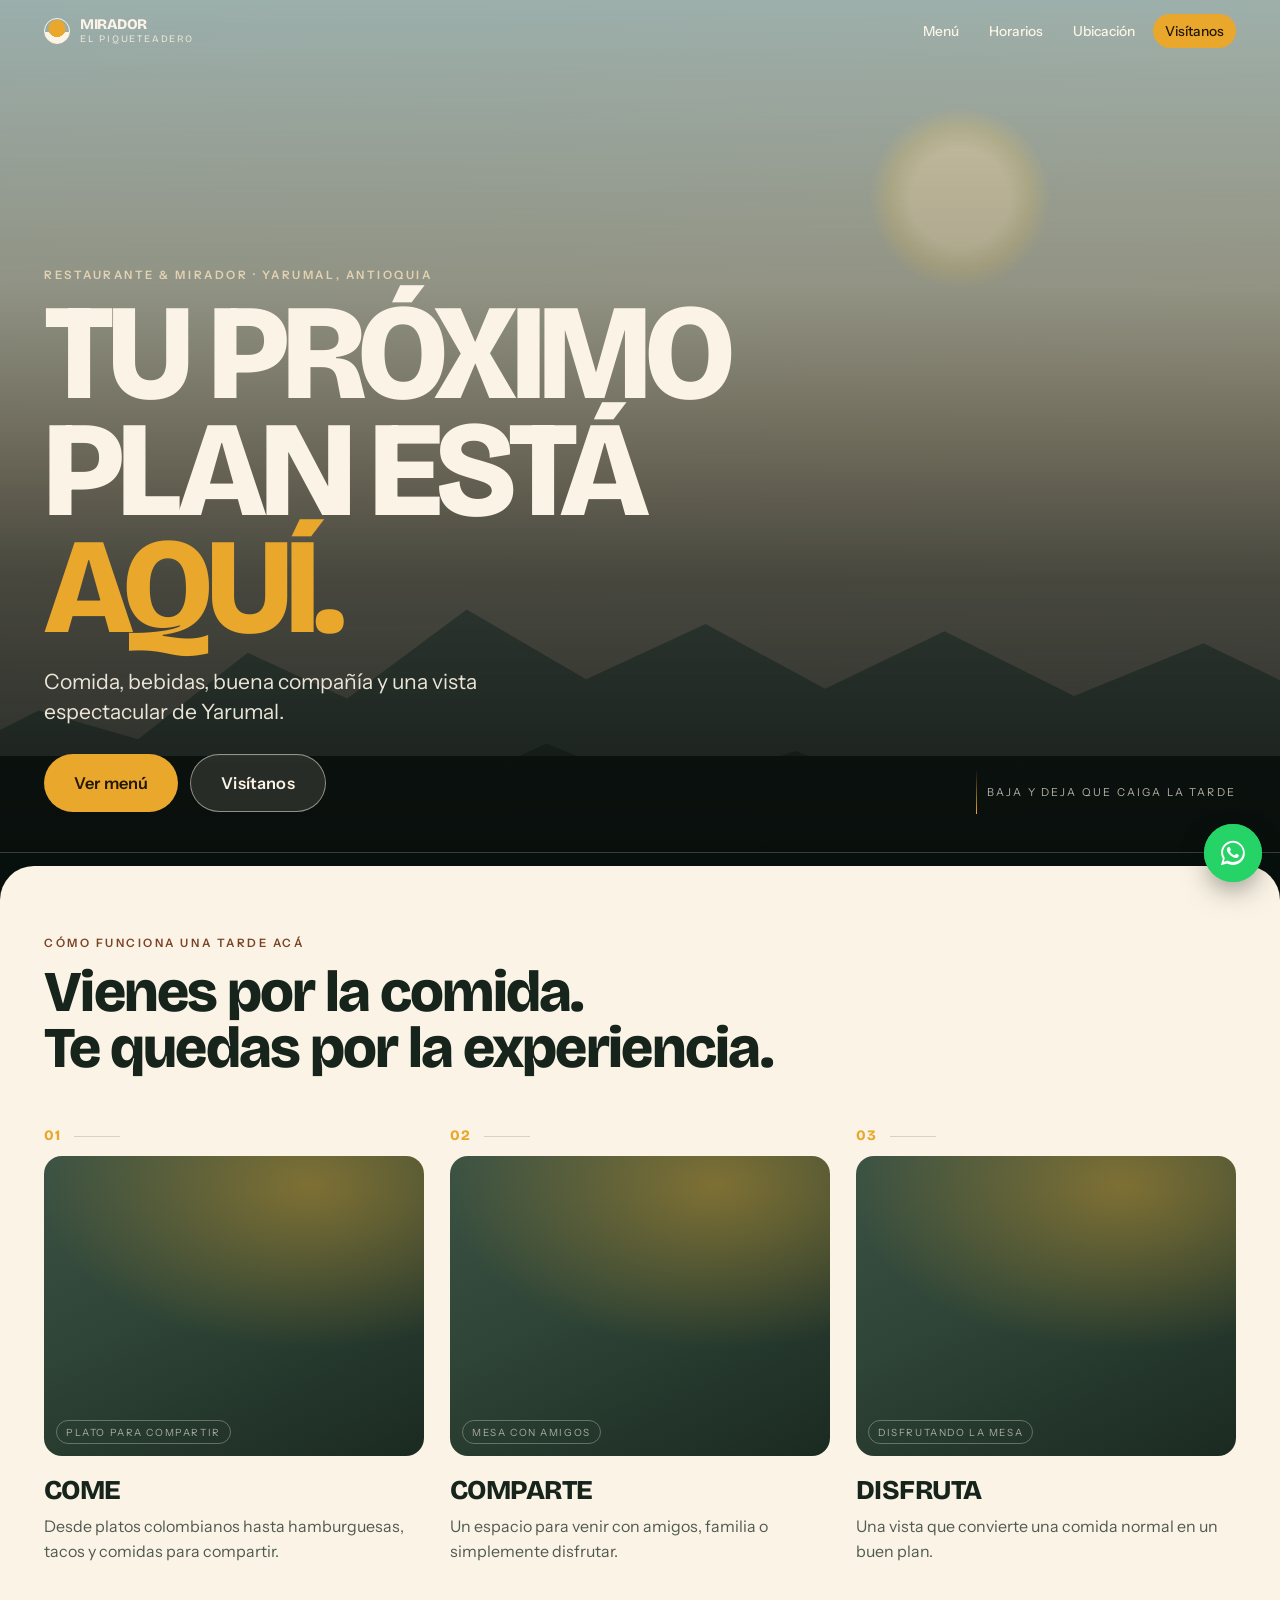
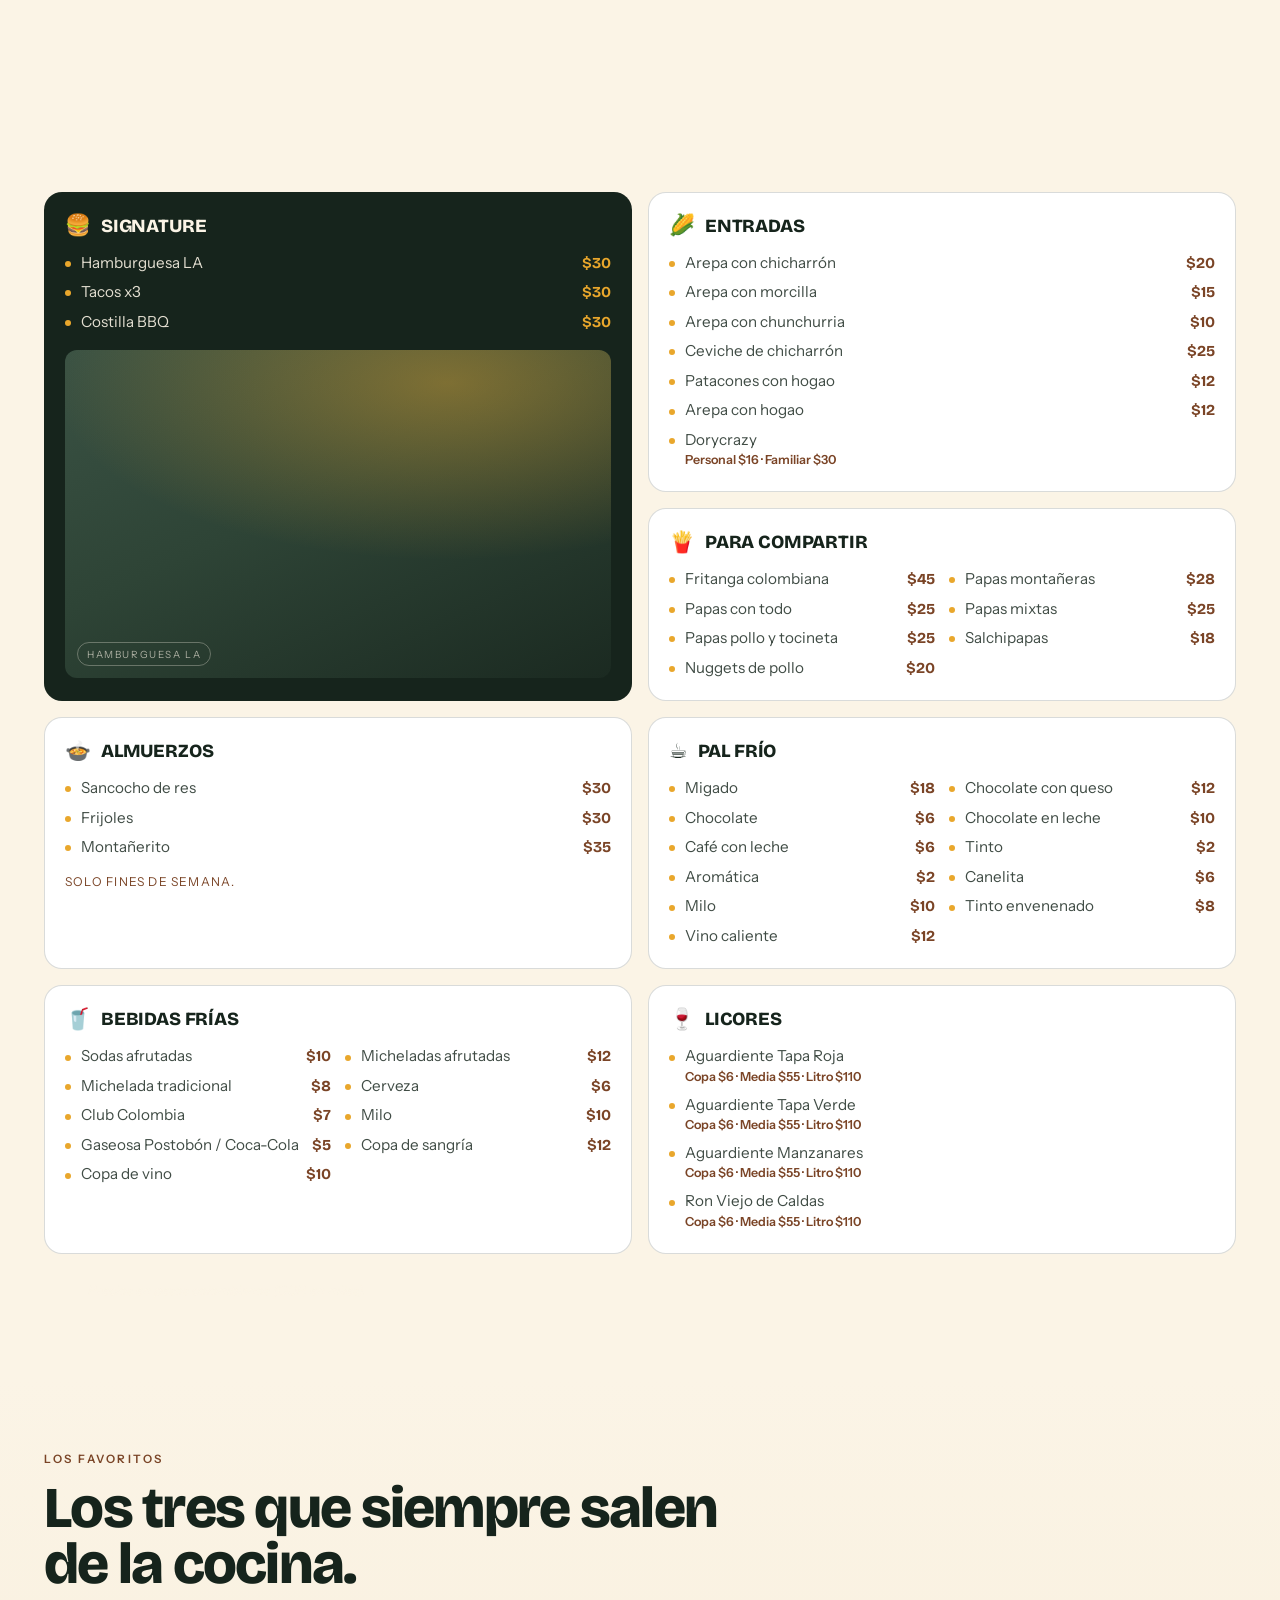
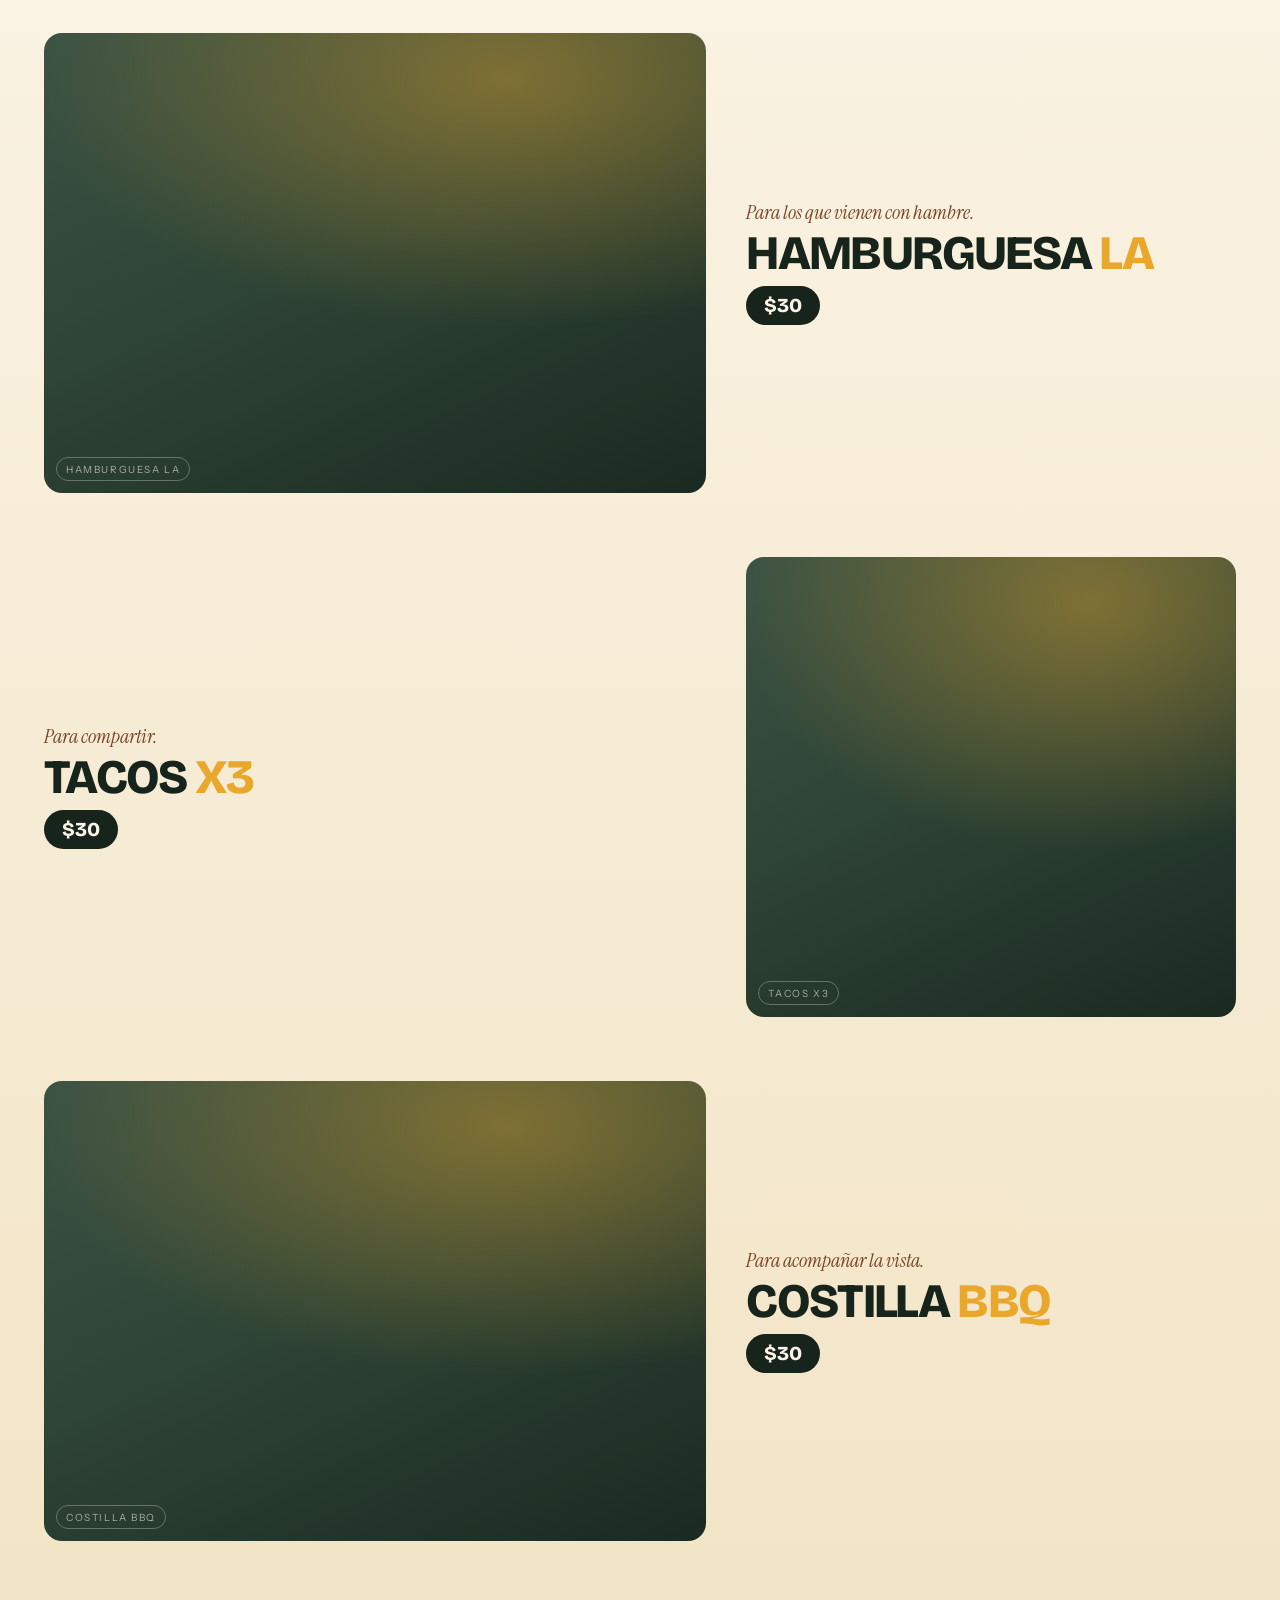
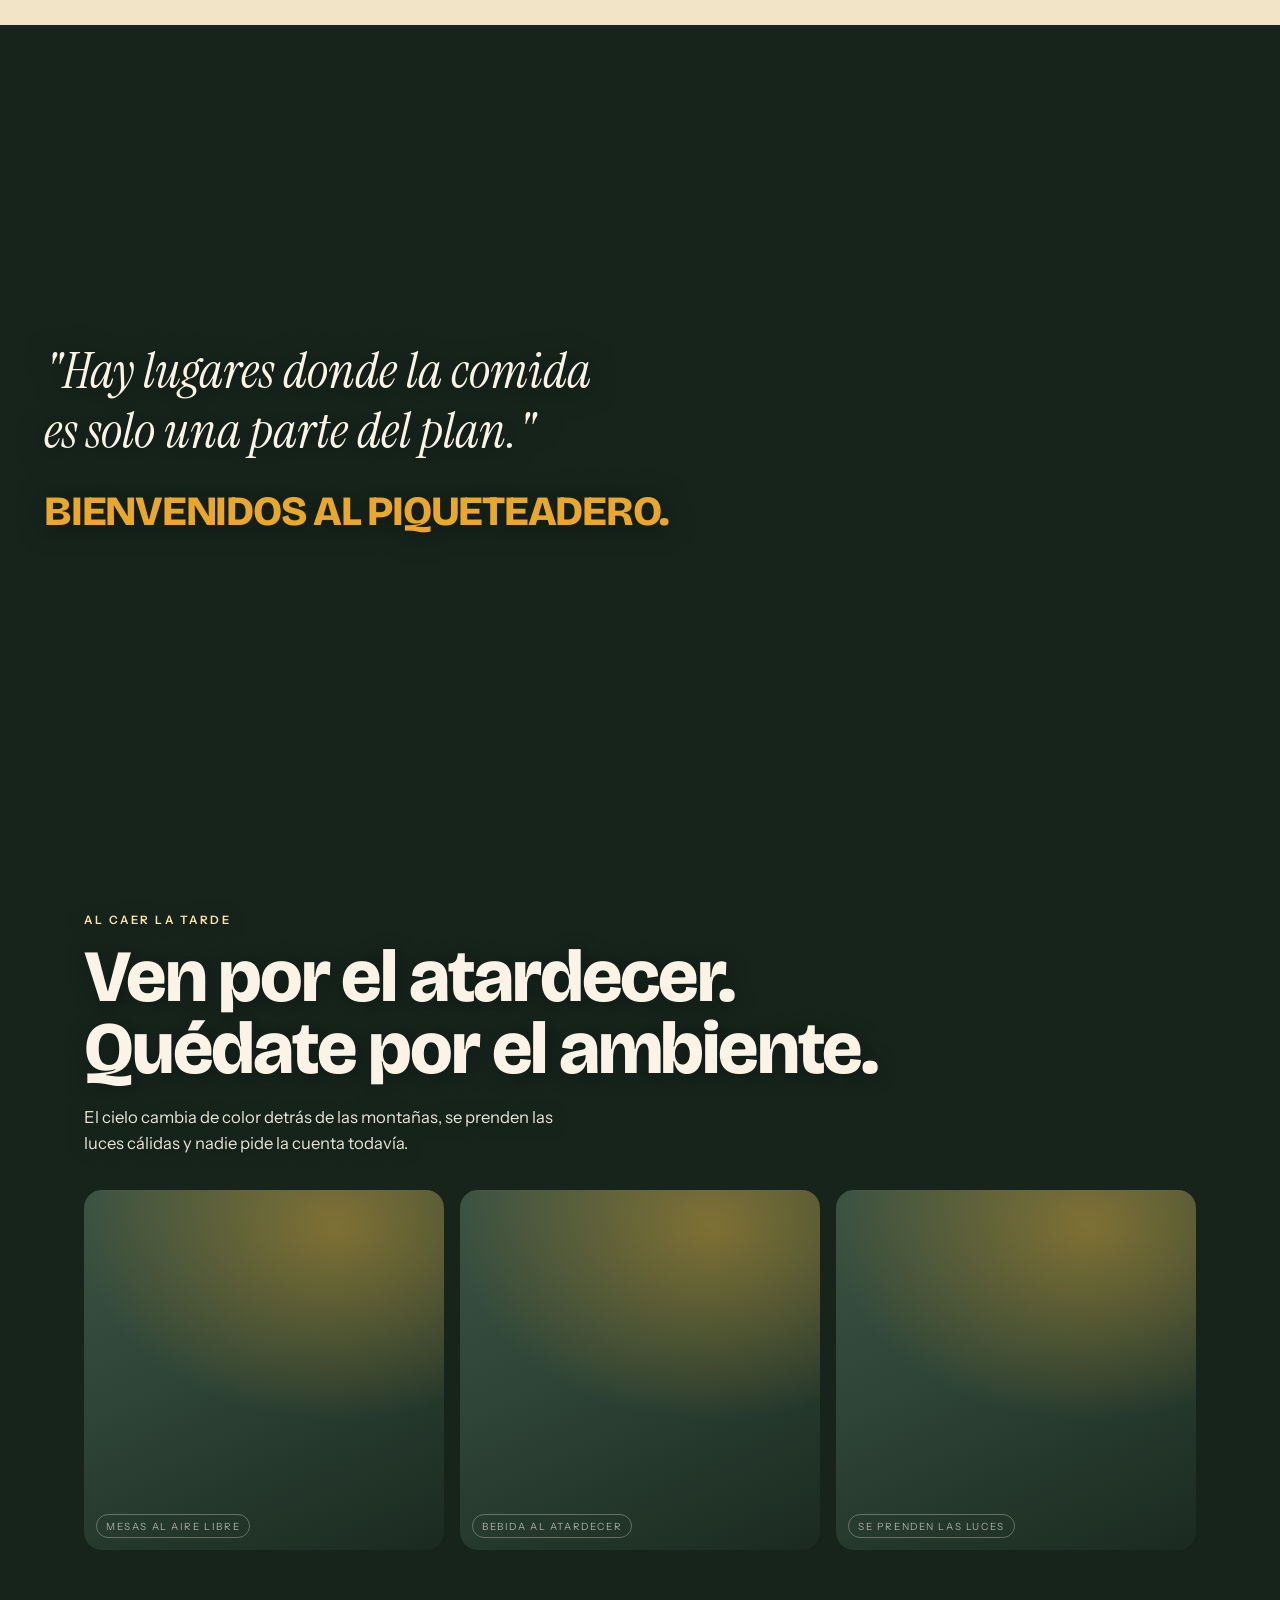
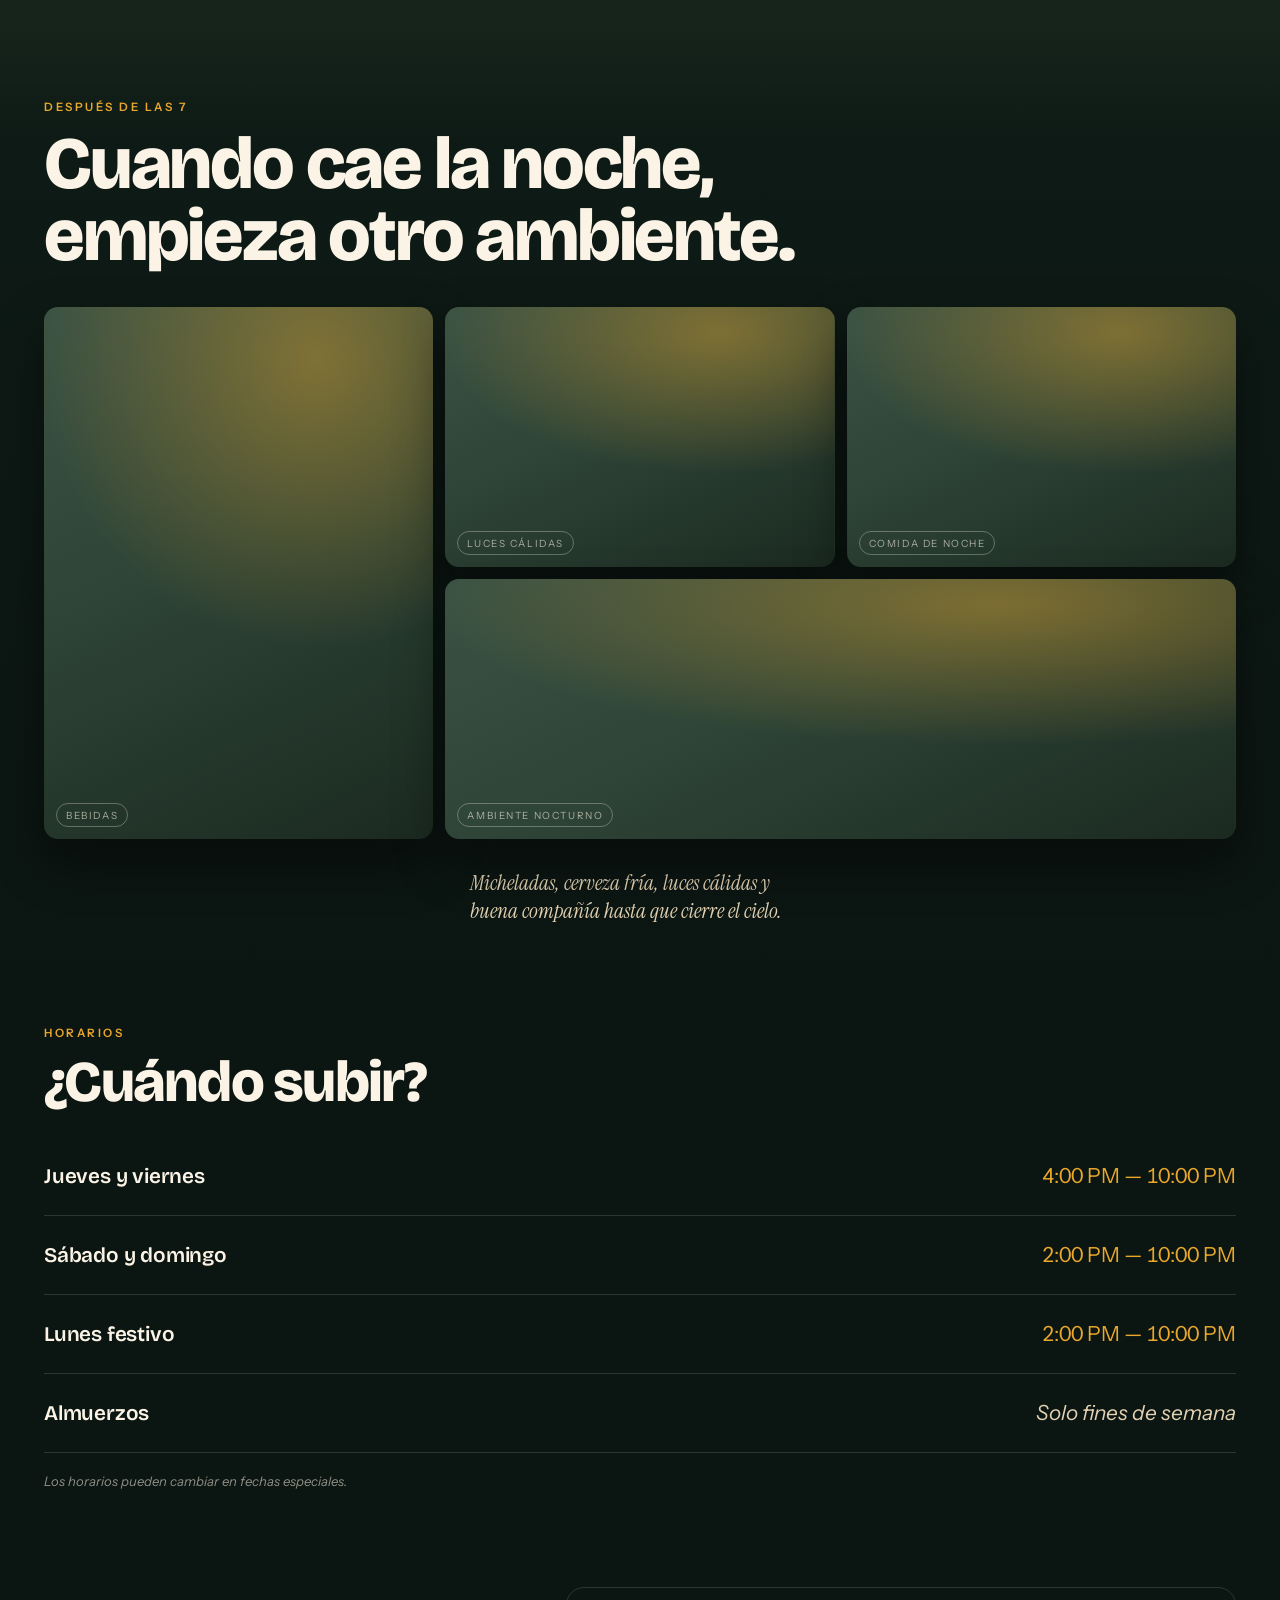
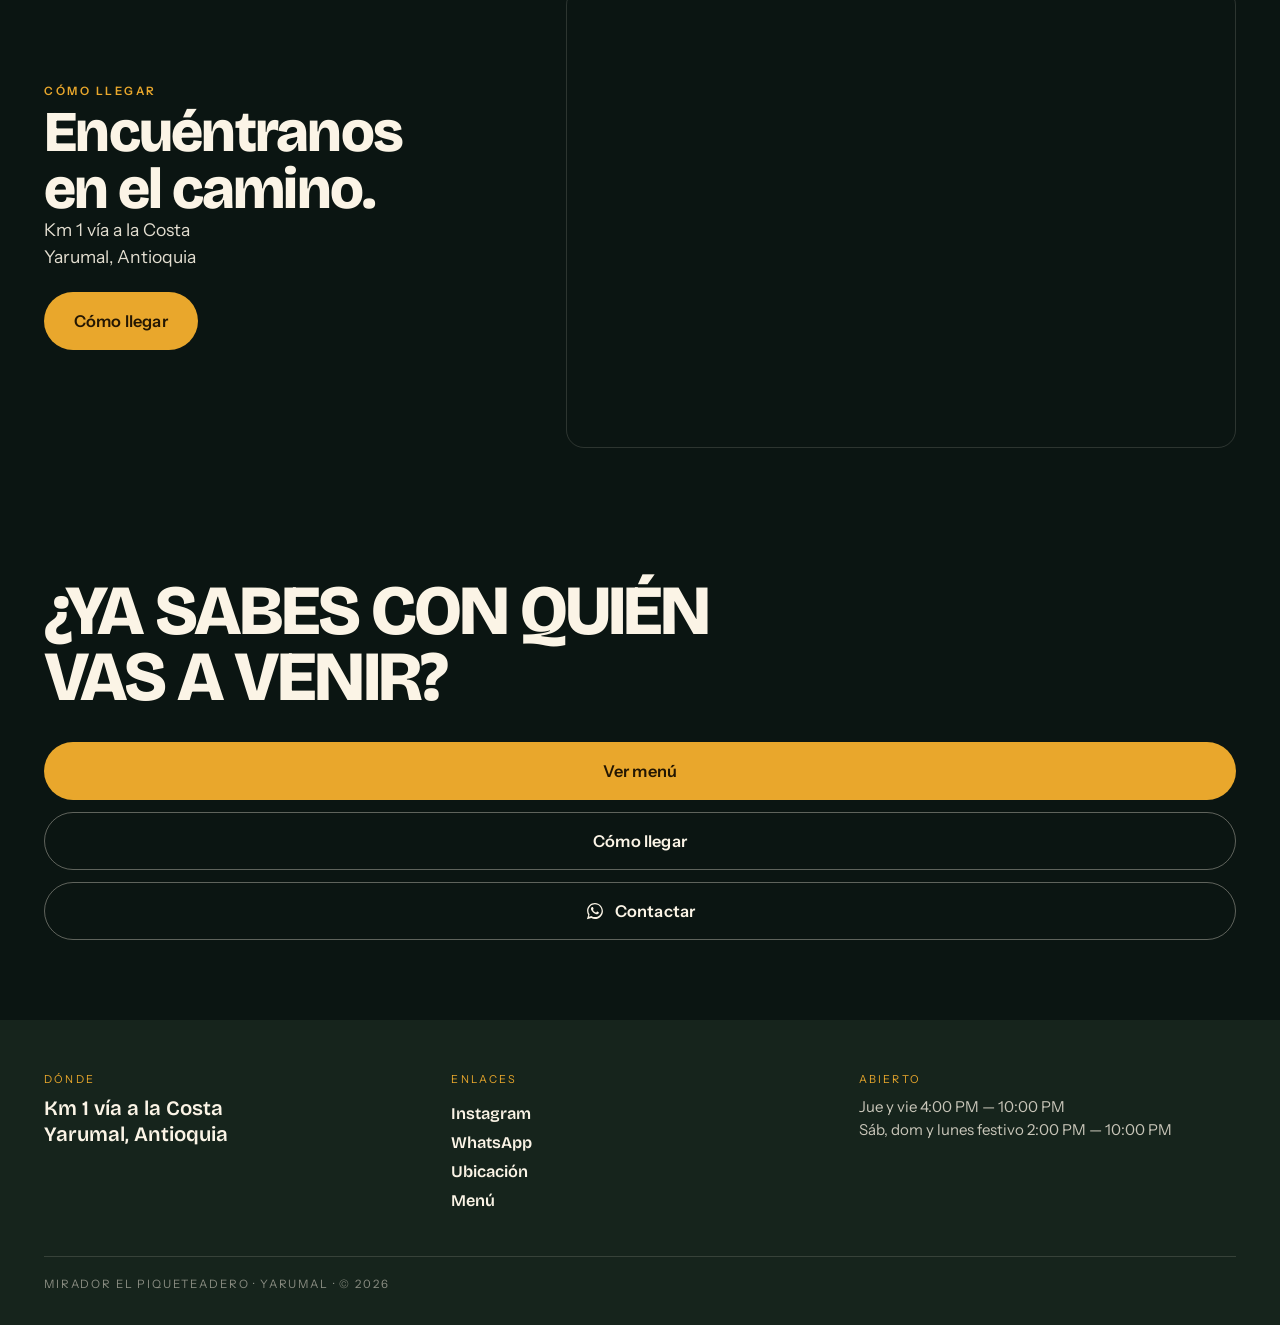
==== commit d9f07334: "Correción de mapa" ====
--- a/Demo2/index.html
+++ b/Demo2/index.html
@@ -34,6 +34,11 @@
     "addressLocality": "Yarumal",
     "addressRegion": "Antioquia",
     "addressCountry": "CO"
+  },
+  "geo": {
+    "@type": "GeoCoordinates",
+    "latitude": 6.9696338,
+    "longitude": -75.4274755
   },
   "openingHoursSpecification": [
     { "@type": "OpeningHoursSpecification", "dayOfWeek": ["Thursday","Friday"], "opens": "16:00", "closes": "22:00" },
@@ -280,12 +285,12 @@
         <p class="eyebrow eyebrow--gold place__head">Cómo llegar</p>
         <h2 class="h2">Encuéntranos<br>en el camino.</h2>
         <p class="place__addr">Km 1 vía a la Costa<br>Yarumal, Antioquia</p>
-        <a class="btn btn--gold" href="https://www.google.com/maps/search/?api=1&amp;query=Mirador+El+Piqueteadero+Km+1+v%C3%ADa+a+la+Costa+Yarumal+Antioquia" target="_blank" rel="noopener">Cómo llegar</a>
+        <a class="btn btn--gold" href="https://www.google.com/maps/dir/?api=1&amp;destination=6.9696338,-75.4274755" target="_blank" rel="noopener">Cómo llegar</a>
       </div>
       <div class="map-frame reveal">
         <iframe
           title="Ubicación de Mirador El Piqueteadero"
-          src="https://www.google.com/maps?q=Mirador%20El%20Piqueteadero%2C%20Km%201%20v%C3%ADa%20a%20la%20Costa%2C%20Yarumal%2C%20Antioquia%2C%20Colombia&amp;output=embed"
+          src="https://www.google.com/maps?q=6.9696338,-75.4274755&amp;z=17&amp;output=embed"
           loading="lazy"
           referrerpolicy="no-referrer-when-downgrade">
         </iframe>
@@ -299,7 +304,7 @@
       <h2 class="cta__title">¿Ya sabes con quién<br>vas a venir?</h2>
       <div class="btnrow btnrow--stack">
         <a class="btn btn--gold" href="#menu">Ver menú</a>
-        <a class="btn btn--outline" href="https://www.google.com/maps/search/?api=1&amp;query=Mirador+El+Piqueteadero+Km+1+v%C3%ADa+a+la+Costa+Yarumal+Antioquia" target="_blank" rel="noopener">Cómo llegar</a>
+        <a class="btn btn--outline" href="https://www.google.com/maps/dir/?api=1&amp;destination=6.9696338,-75.4274755" target="_blank" rel="noopener">Cómo llegar</a>
         <a id="btn-whatsapp" class="btn btn--outline" href="https://wa.me/" target="_blank" rel="noopener">
           <svg viewBox="0 0 32 32" aria-hidden="true"><path d="M16 3C9 3 3.3 8.6 3.3 15.5c0 2.4.7 4.7 1.9 6.7L3 29l7-1.8c1.9 1 4 1.6 6 1.6 7 0 12.7-5.6 12.7-12.5S23 3 16 3zm0 22.7c-1.9 0-3.7-.5-5.3-1.4l-.4-.2-4.1 1.1 1.1-4-.3-.4a10.1 10.1 0 0 1-1.6-5.4C5.4 9.7 10.1 5 16 5s10.6 4.7 10.6 10.5S21.9 25.7 16 25.7zm5.8-7.9c-.3-.2-1.9-.9-2.2-1s-.5-.2-.7.2-.8 1-1 1.2-.4.2-.7.1a8.7 8.7 0 0 1-2.6-1.6 9.7 9.7 0 0 1-1.8-2.2c-.2-.3 0-.5.1-.6l.5-.6.3-.5a.5.5 0 0 0 0-.5c-.1-.2-.7-1.7-1-2.3s-.5-.5-.7-.5h-.6a1.2 1.2 0 0 0-.8.4 3.5 3.5 0 0 0-1.1 2.6c0 1.5 1.1 3 1.3 3.2s2.2 3.4 5.3 4.7a17.6 17.6 0 0 0 1.8.7 4.3 4.3 0 0 0 2 .1 3.2 3.2 0 0 0 2.1-1.5 2.6 2.6 0 0 0 .2-1.5c-.1-.1-.3-.2-.6-.4z"/></svg>
           Contactar
